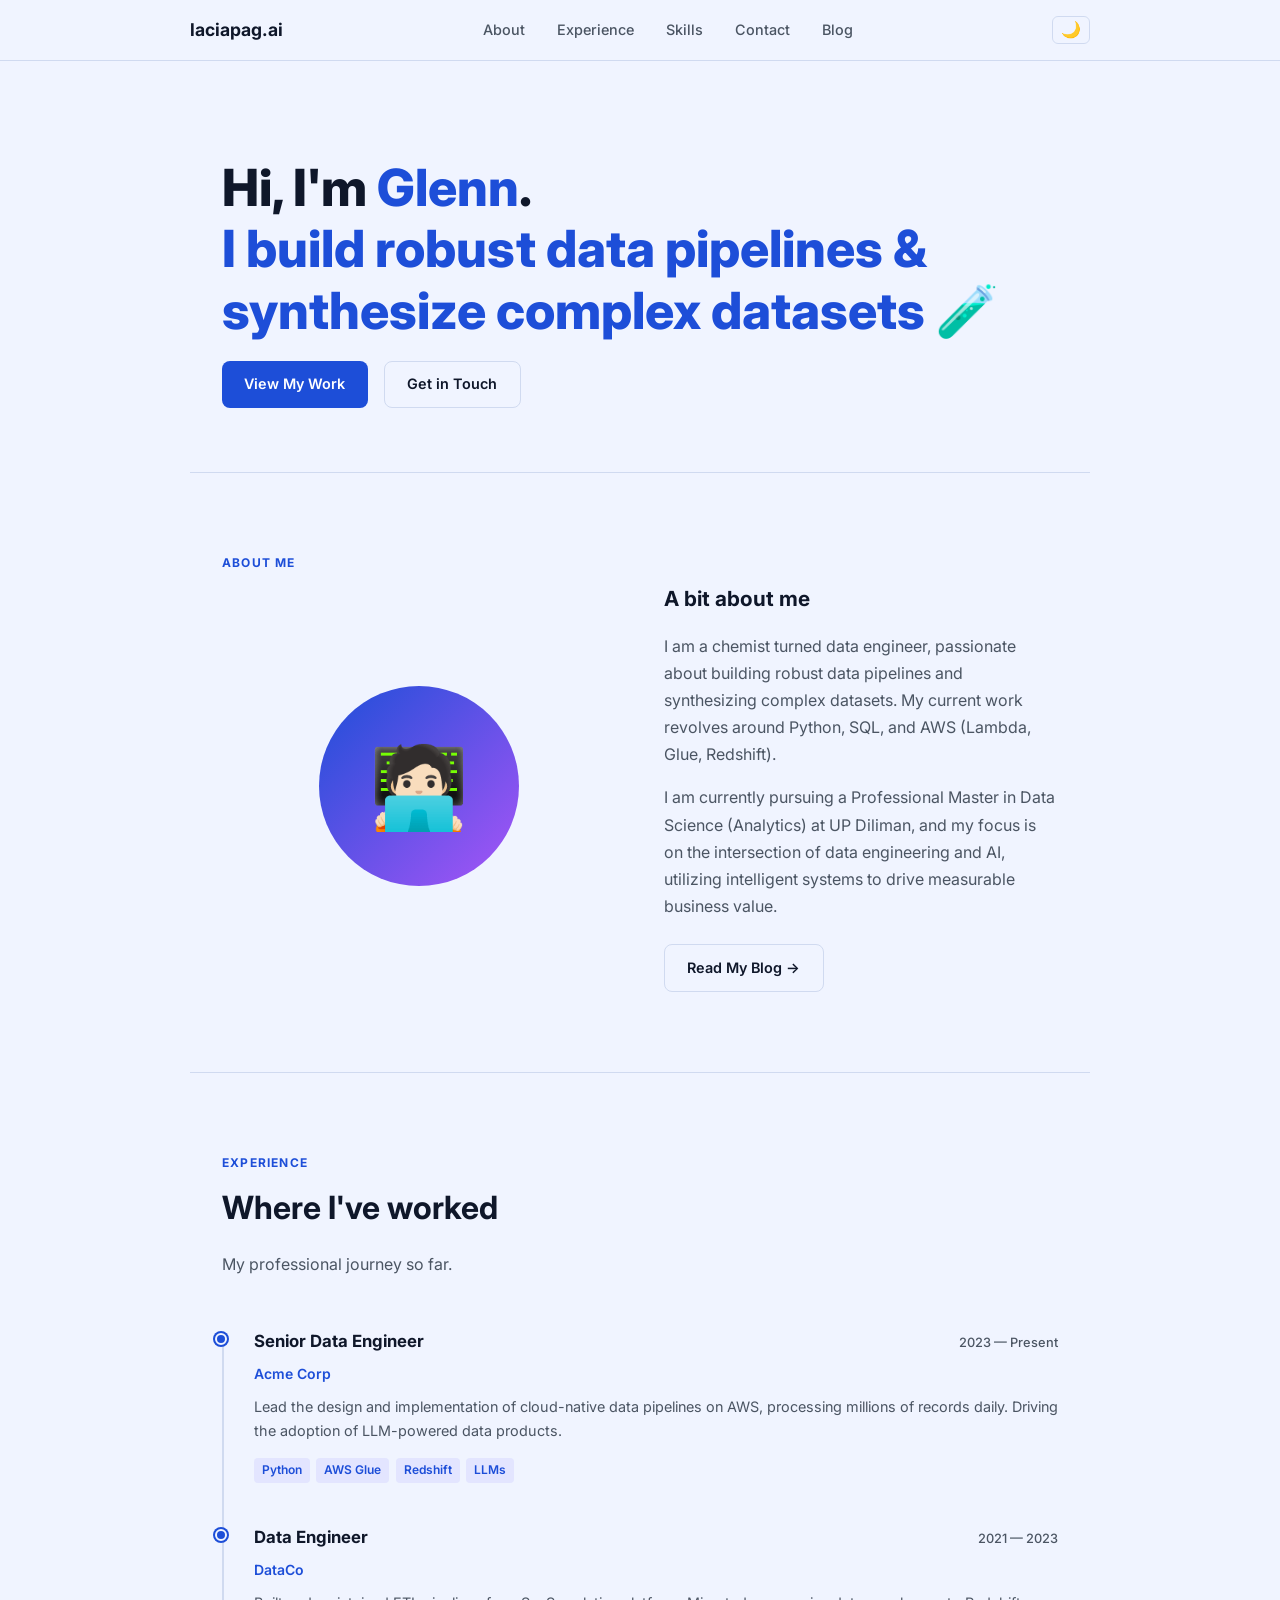
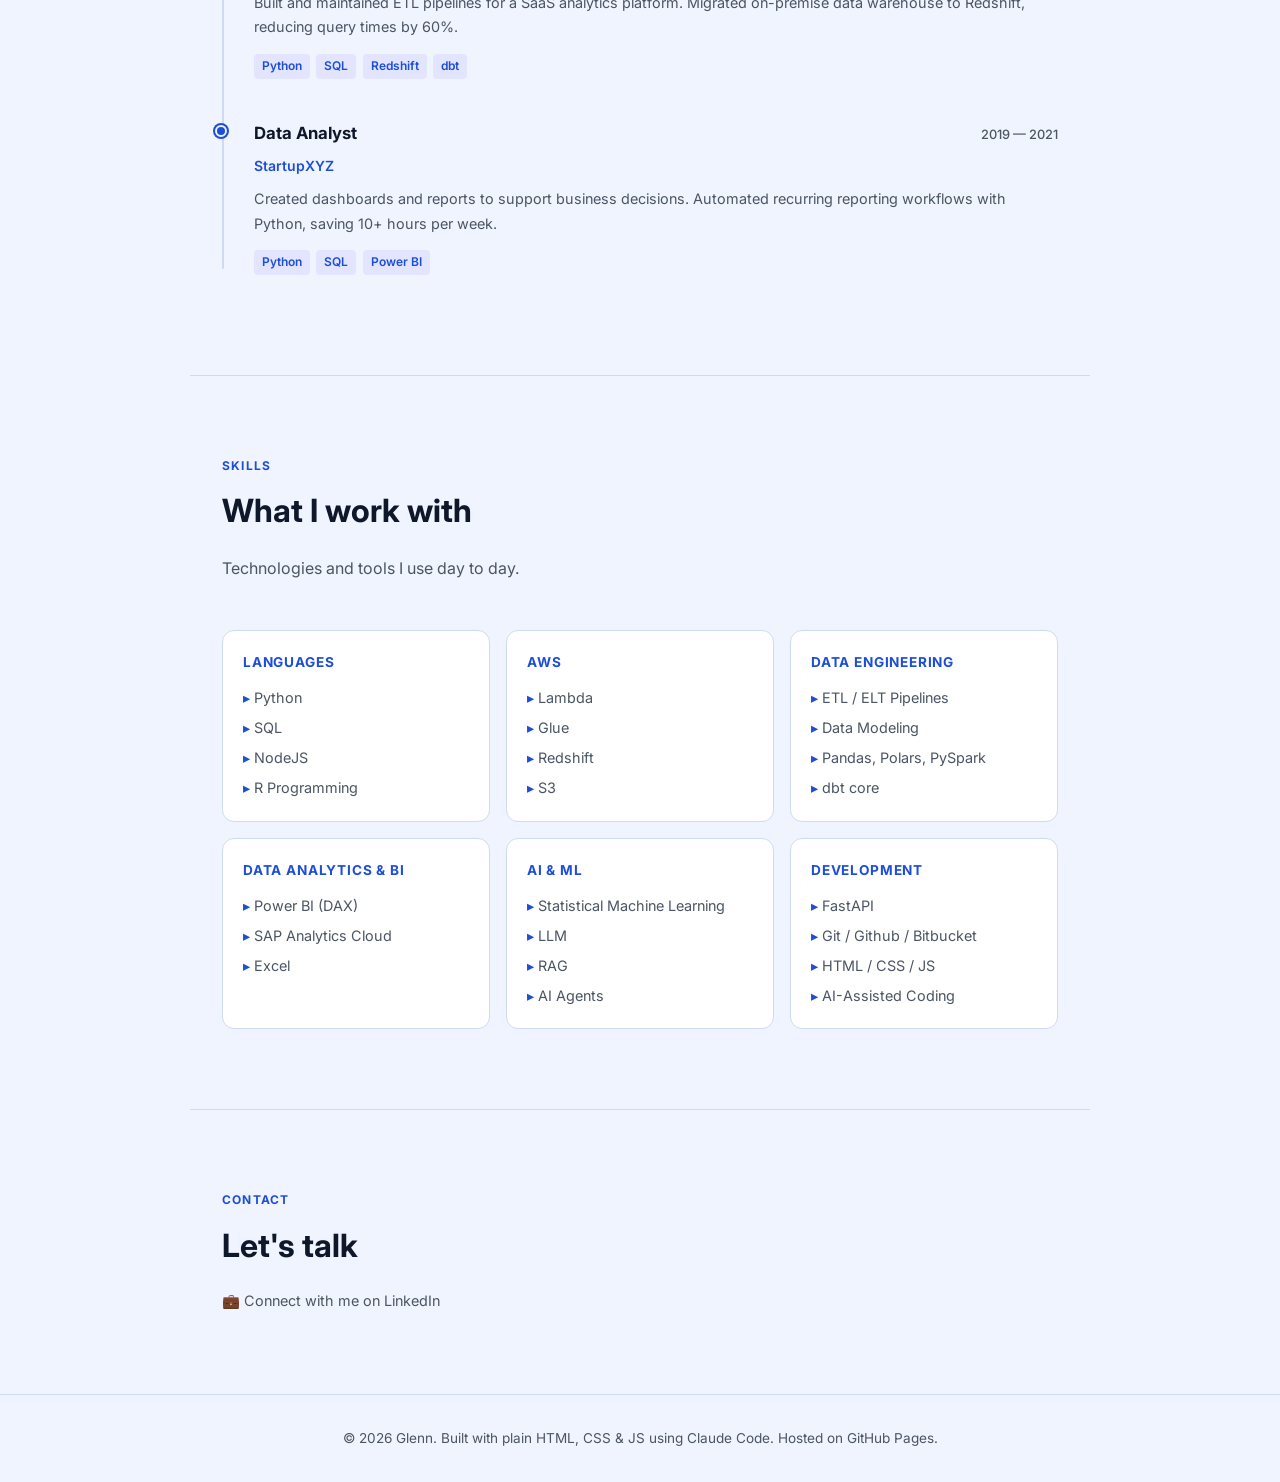
==== index.html @ be336b96 "Initial release of personal website Portfolio site with About, Experience, Skills, and Contact secti" ====
<!DOCTYPE html>
<html lang="en">
<head>
  <meta charset="UTF-8" />
  <meta name="viewport" content="width=device-width, initial-scale=1.0" />
  <title></title>
  <meta name="description" content="" />
  <link rel="stylesheet" href="css/style.css" />
  <link rel="preconnect" href="https://fonts.googleapis.com" />
  <link href="https://fonts.googleapis.com/css2?family=Inter:wght@400;500;600;700;800&display=swap" rel="stylesheet" />
</head>
<body>

  <!-- NAV -->
  <nav>
    <div class="nav-inner">
      <a href="/" class="nav-logo" id="nav-logo"></a>
      <ul class="nav-links" id="nav-links"></ul>
      <button class="theme-toggle" id="theme-toggle" aria-label="Toggle theme">🌙</button>
    </div>
  </nav>

  <!-- HERO -->
  <div class="hero">
    <div class="hero-tag" id="hero-badge"></div>
    <h1>Hi, I'm <span id="hero-name"></span>.<br /><span id="hero-tagline"></span></h1>
    <div class="hero-actions">
      <a href="#experience" class="btn btn-primary">View My Work</a>
      <a href="#contact" class="btn btn-outline">Get in Touch</a>
    </div>
  </div>

  <!-- ABOUT -->
  <section id="about">
    <p class="section-label">About Me</p>
    <div class="about-grid">
      <div class="about-avatar" id="about-avatar"></div>
      <div class="about-text">
        <h3>A bit about me</h3>
        <div id="about-paragraphs"></div>
        <a href="blog/" class="btn btn-outline" style="margin-top: 0.5rem;">Read My Blog →</a>
      </div>
    </div>
  </section>

  <!-- EXPERIENCE -->
  <section id="experience">
    <p class="section-label">Experience</p>
    <h2 class="section-title">Where I've worked</h2>
    <p class="section-desc">My professional journey so far.</p>
    <div class="timeline" id="experience-timeline"></div>
  </section>

  <!-- SKILLS -->
  <section id="skills">
    <p class="section-label">Skills</p>
    <h2 class="section-title">What I work with</h2>
    <p class="section-desc">Technologies and tools I use day to day.</p>
    <div class="skills-grid" id="skills-grid"></div>
  </section>

  <!-- CONTACT -->
  <section id="contact">
    <p class="section-label">Contact</p>
    <h2 class="section-title">Let's talk</h2>
    <div class="contact-links" id="contact-links"></div>
  </section>

  <!-- FOOTER -->
  <footer>
    <p id="footer-text"></p>
  </footer>

  <script src="js/main.js"></script>
</body>
</html>
---- css/style.css ----
*, *::before, *::after {
  box-sizing: border-box;
  margin: 0;
  padding: 0;
}

:root {
  --bg: #111827;
  --bg-card: #1a2236;
  --border: #2a3a55;
  --accent: #3b7af7;
  --accent-hover: #6096fb;
  --text: #e2e8f0;
  --text-muted: #8fa3bf;
  --nav-bg: rgba(17, 24, 39, 0.85);
  --font: 'Inter', system-ui, sans-serif;
  --radius: 12px;
  --max-w: 900px;
}

[data-theme="light"] {
  --bg: #f0f4ff;
  --bg-card: #ffffff;
  --border: #d0daf0;
  --accent: #1d4ed8;
  --accent-hover: #1e40af;
  --text: #0f172a;
  --text-muted: #4b5563;
  --nav-bg: rgba(240, 244, 255, 0.9);
}

@media (prefers-color-scheme: light) {
  :root:not([data-theme="dark"]) {
    --bg: #f0f4ff;
    --bg-card: #ffffff;
    --border: #d0daf0;
    --accent: #1d4ed8;
    --accent-hover: #1e40af;
    --text: #0f172a;
    --text-muted: #4b5563;
    --nav-bg: rgba(240, 244, 255, 0.9);
  }
}

html {
  scroll-behavior: smooth;
}

body {
  background: var(--bg);
  color: var(--text);
  font-family: var(--font);
  line-height: 1.7;
  font-size: 16px;
}

a {
  color: var(--accent);
  text-decoration: none;
}

a:hover {
  color: var(--accent-hover);
}

/* NAV */
nav {
  position: sticky;
  top: 0;
  z-index: 100;
  background: var(--nav-bg);
  backdrop-filter: blur(12px);
  border-bottom: 1px solid var(--border);
  padding: 0 2rem;
}

.nav-inner {
  max-width: var(--max-w);
  margin: 0 auto;
  display: flex;
  align-items: center;
  justify-content: space-between;
  height: 60px;
}

.nav-logo {
  font-weight: 700;
  font-size: 1.1rem;
  color: var(--text);
}

.nav-links {
  display: flex;
  gap: 2rem;
  list-style: none;
}

.nav-links a {
  color: var(--text-muted);
  font-size: 0.9rem;
  font-weight: 500;
  transition: color 0.2s;
}

.nav-links a:hover {
  color: var(--text);
}

.theme-toggle {
  background: none;
  border: 1px solid var(--border);
  border-radius: 6px;
  color: var(--text-muted);
  cursor: pointer;
  font-size: 1rem;
  line-height: 1;
  padding: 0.3rem 0.5rem;
  transition: border-color 0.2s, color 0.2s;
}

.theme-toggle:hover {
  border-color: var(--accent);
  color: var(--accent);
}

/* HERO */
.hero {
  max-width: var(--max-w);
  margin: 0 auto;
  padding: 6rem 2rem 4rem;
}

.hero-tag {
  display: inline-block;
  background: rgba(108, 99, 255, 0.15);
  color: var(--accent);
  border: 1px solid rgba(108, 99, 255, 0.3);
  border-radius: 999px;
  padding: 0.25rem 0.85rem;
  font-size: 0.8rem;
  font-weight: 600;
  letter-spacing: 0.05em;
  text-transform: uppercase;
  margin-bottom: 1.5rem;
}

.hero h1 {
  font-size: clamp(2rem, 5vw, 3.2rem);
  font-weight: 800;
  line-height: 1.2;
  margin-bottom: 1.2rem;
}

.hero h1 span {
  color: var(--accent);
}


.hero p {
  color: var(--text-muted);
  font-size: 1.1rem;
  max-width: 560px;
  margin-bottom: 2rem;
}

.hero-actions {
  display: flex;
  gap: 1rem;
  flex-wrap: wrap;
}

.btn {
  display: inline-flex;
  align-items: center;
  gap: 0.4rem;
  padding: 0.65rem 1.4rem;
  border-radius: 8px;
  font-weight: 600;
  font-size: 0.9rem;
  transition: all 0.2s;
  cursor: pointer;
  border: none;
}

.btn-primary {
  background: var(--accent);
  color: #fff;
}

.btn-primary:hover {
  background: var(--accent-hover);
  color: #fff;
  transform: translateY(-1px);
}

.btn-outline {
  background: transparent;
  color: var(--text);
  border: 1px solid var(--border);
}

.btn-outline:hover {
  border-color: var(--accent);
  color: var(--accent);
  transform: translateY(-1px);
}

/* SECTIONS */
section {
  max-width: var(--max-w);
  margin: 0 auto;
  padding: 5rem 2rem;
  border-top: 1px solid var(--border);
}

.section-label {
  font-size: 0.75rem;
  font-weight: 700;
  letter-spacing: 0.1em;
  text-transform: uppercase;
  color: var(--accent);
  margin-bottom: 0.5rem;
}

.section-title {
  font-size: clamp(1.5rem, 3vw, 2rem);
  font-weight: 700;
  margin-bottom: 1rem;
}

.section-desc {
  color: var(--text-muted);
  max-width: 540px;
  margin-bottom: 3rem;
}

/* ABOUT */
.about-grid {
  display: grid;
  grid-template-columns: 1fr 1fr;
  gap: 3rem;
  align-items: center;
}

.about-avatar {
  width: 200px;
  height: 200px;
  border-radius: 50%;
  background: linear-gradient(135deg, var(--accent) 0%, #a855f7 100%);
  display: flex;
  align-items: center;
  justify-content: center;
  font-size: 5rem;
  justify-self: center;
  flex-shrink: 0;
  overflow: hidden;
}

.about-avatar img {
  width: 100%;
  height: 100%;
  object-fit: cover;
}

.about-text h3 {
  font-size: 1.3rem;
  margin-bottom: 1rem;
}

.about-text p {
  color: var(--text-muted);
  margin-bottom: 1rem;
}

/* EXPERIENCE TIMELINE */
.timeline {
  position: relative;
  padding-left: 2rem;
}

.timeline::before {
  content: '';
  position: absolute;
  left: 0;
  top: 6px;
  bottom: 6px;
  width: 2px;
  background: var(--border);
  border-radius: 2px;
}

.timeline-item {
  position: relative;
  margin-bottom: 2.5rem;
}

.timeline-item:last-child {
  margin-bottom: 0;
}

.timeline-dot {
  position: absolute;
  left: -2.44rem;
  top: 6px;
  width: 12px;
  height: 12px;
  border-radius: 50%;
  background: var(--accent);
  border: 2px solid var(--bg);
  box-shadow: 0 0 0 2px var(--accent);
}

.timeline-header {
  display: flex;
  align-items: baseline;
  justify-content: space-between;
  flex-wrap: wrap;
  gap: 0.5rem;
  margin-bottom: 0.4rem;
}

.timeline-role {
  font-size: 1.05rem;
  font-weight: 700;
}

.timeline-period {
  font-size: 0.8rem;
  color: var(--text-muted);
  font-weight: 500;
  white-space: nowrap;
}

.timeline-company {
  font-size: 0.875rem;
  font-weight: 600;
  color: var(--accent);
  margin-bottom: 0.6rem;
}

.timeline-desc {
  color: var(--text-muted);
  font-size: 0.9rem;
  margin-bottom: 0.85rem;
}

/* PROJECTS */
.projects-grid {
  display: grid;
  grid-template-columns: repeat(auto-fill, minmax(260px, 1fr));
  gap: 1.25rem;
}

.card {
  background: var(--bg-card);
  border: 1px solid var(--border);
  border-radius: var(--radius);
  padding: 1.5rem;
  transition: border-color 0.2s, transform 0.2s;
}

.card:hover {
  border-color: var(--accent);
  transform: translateY(-3px);
}

.card-icon {
  font-size: 1.75rem;
  margin-bottom: 1rem;
}

.card h3 {
  font-size: 1rem;
  font-weight: 700;
  margin-bottom: 0.5rem;
}

.card p {
  color: var(--text-muted);
  font-size: 0.875rem;
  margin-bottom: 1.25rem;
}

.card-tags {
  display: flex;
  flex-wrap: wrap;
  gap: 0.4rem;
  margin-bottom: 1.25rem;
}

.tag {
  background: rgba(108, 99, 255, 0.1);
  color: var(--accent);
  border-radius: 4px;
  padding: 0.15rem 0.5rem;
  font-size: 0.75rem;
  font-weight: 600;
}

.card-links {
  display: flex;
  gap: 1rem;
  font-size: 0.85rem;
  font-weight: 600;
}

/* SKILLS */
.skills-grid {
  display: grid;
  grid-template-columns: repeat(auto-fill, minmax(200px, 1fr));
  gap: 1rem;
}

.skill-group {
  background: var(--bg-card);
  border: 1px solid var(--border);
  border-radius: var(--radius);
  padding: 1.25rem;
}

.skill-group h4 {
  font-size: 0.85rem;
  font-weight: 700;
  color: var(--accent);
  text-transform: uppercase;
  letter-spacing: 0.06em;
  margin-bottom: 0.75rem;
}

.skill-group ul {
  list-style: none;
  display: flex;
  flex-direction: column;
  gap: 0.35rem;
}

.skill-group li {
  color: var(--text-muted);
  font-size: 0.9rem;
}

.skill-group li::before {
  content: "▸ ";
  color: var(--accent);
}

/* CONTACT */
.contact-wrapper {
  display: grid;
  grid-template-columns: 1fr 1fr;
  gap: 3rem;
  align-items: start;
}

.contact-info p {
  color: var(--text-muted);
  margin-bottom: 1.5rem;
}

.contact-links {
  display: flex;
  flex-direction: column;
  gap: 0.75rem;
}

.contact-link {
  display: flex;
  align-items: center;
  gap: 0.6rem;
  color: var(--text-muted);
  font-size: 0.9rem;
  transition: color 0.2s;
}

.contact-link:hover {
  color: var(--accent);
}

form {
  display: flex;
  flex-direction: column;
  gap: 1rem;
}

.form-group {
  display: flex;
  flex-direction: column;
  gap: 0.4rem;
}

label {
  font-size: 0.85rem;
  font-weight: 600;
  color: var(--text-muted);
}

input, textarea {
  background: var(--bg-card);
  border: 1px solid var(--border);
  border-radius: 8px;
  padding: 0.65rem 0.9rem;
  color: var(--text);
  font-family: var(--font);
  font-size: 0.9rem;
  transition: border-color 0.2s;
  resize: vertical;
}

input:focus, textarea:focus {
  outline: none;
  border-color: var(--accent);
}

textarea {
  min-height: 120px;
}

/* FOOTER */
footer {
  border-top: 1px solid var(--border);
  text-align: center;
  padding: 2rem;
  color: var(--text-muted);
  font-size: 0.85rem;
}

/* BLOG PAGE */
.page-header {
  max-width: var(--max-w);
  margin: 0 auto;
  padding: 4rem 2rem 2rem;
}

.blog-list {
  max-width: var(--max-w);
  margin: 0 auto;
  padding: 0 2rem 5rem;
  display: flex;
  flex-direction: column;
  gap: 1.25rem;
}

.blog-card {
  background: var(--bg-card);
  border: 1px solid var(--border);
  border-radius: var(--radius);
  padding: 1.5rem 1.75rem;
  display: grid;
  grid-template-columns: 1fr auto;
  gap: 1rem;
  align-items: center;
  transition: border-color 0.2s, transform 0.2s;
}

.blog-card:hover {
  border-color: var(--accent);
  transform: translateX(4px);
}

.blog-card-meta {
  font-size: 0.8rem;
  color: var(--text-muted);
  margin-bottom: 0.3rem;
}

.blog-card h3 {
  font-size: 1.05rem;
  font-weight: 700;
  margin-bottom: 0.4rem;
}

.blog-card p {
  color: var(--text-muted);
  font-size: 0.875rem;
}

.blog-card-arrow {
  color: var(--accent);
  font-size: 1.2rem;
}

/* BLOG POST */
.post-header {
  max-width: 720px;
  margin: 0 auto;
  padding: 4rem 2rem 2rem;
}

.post-body {
  max-width: 720px;
  margin: 0 auto;
  padding: 0 2rem 5rem;
}

.post-body h2 {
  font-size: 1.5rem;
  margin: 2.5rem 0 1rem;
}

.post-body h3 {
  font-size: 1.15rem;
  margin: 2rem 0 0.75rem;
  color: var(--text-muted);
}

.post-body p {
  color: var(--text-muted);
  margin-bottom: 1.2rem;
}

.post-body code {
  background: var(--bg-card);
  border: 1px solid var(--border);
  border-radius: 4px;
  padding: 0.15em 0.4em;
  font-family: 'Fira Code', monospace;
  font-size: 0.875em;
  color: var(--accent-hover);
}

.post-body pre {
  background: var(--bg-card);
  border: 1px solid var(--border);
  border-radius: var(--radius);
  padding: 1.25rem;
  overflow-x: auto;
  margin: 1.5rem 0;
}

.post-body pre code {
  background: none;
  border: none;
  padding: 0;
}

.post-body ul, .post-body ol {
  padding-left: 1.5rem;
  color: var(--text-muted);
  margin-bottom: 1.2rem;
}

.post-body li {
  margin-bottom: 0.4rem;
}

.back-link {
  display: inline-flex;
  align-items: center;
  gap: 0.4rem;
  color: var(--text-muted);
  font-size: 0.9rem;
  margin-bottom: 1.5rem;
  transition: color 0.2s;
}

.back-link:hover {
  color: var(--accent);
}

/* RESPONSIVE */
@media (max-width: 640px) {
  .about-grid,
  .contact-wrapper {
    grid-template-columns: 1fr;
  }

  .blog-card {
    grid-template-columns: 1fr;
  }

  .blog-card-arrow {
    display: none;
  }

  .nav-links {
    gap: 1.2rem;
  }
}
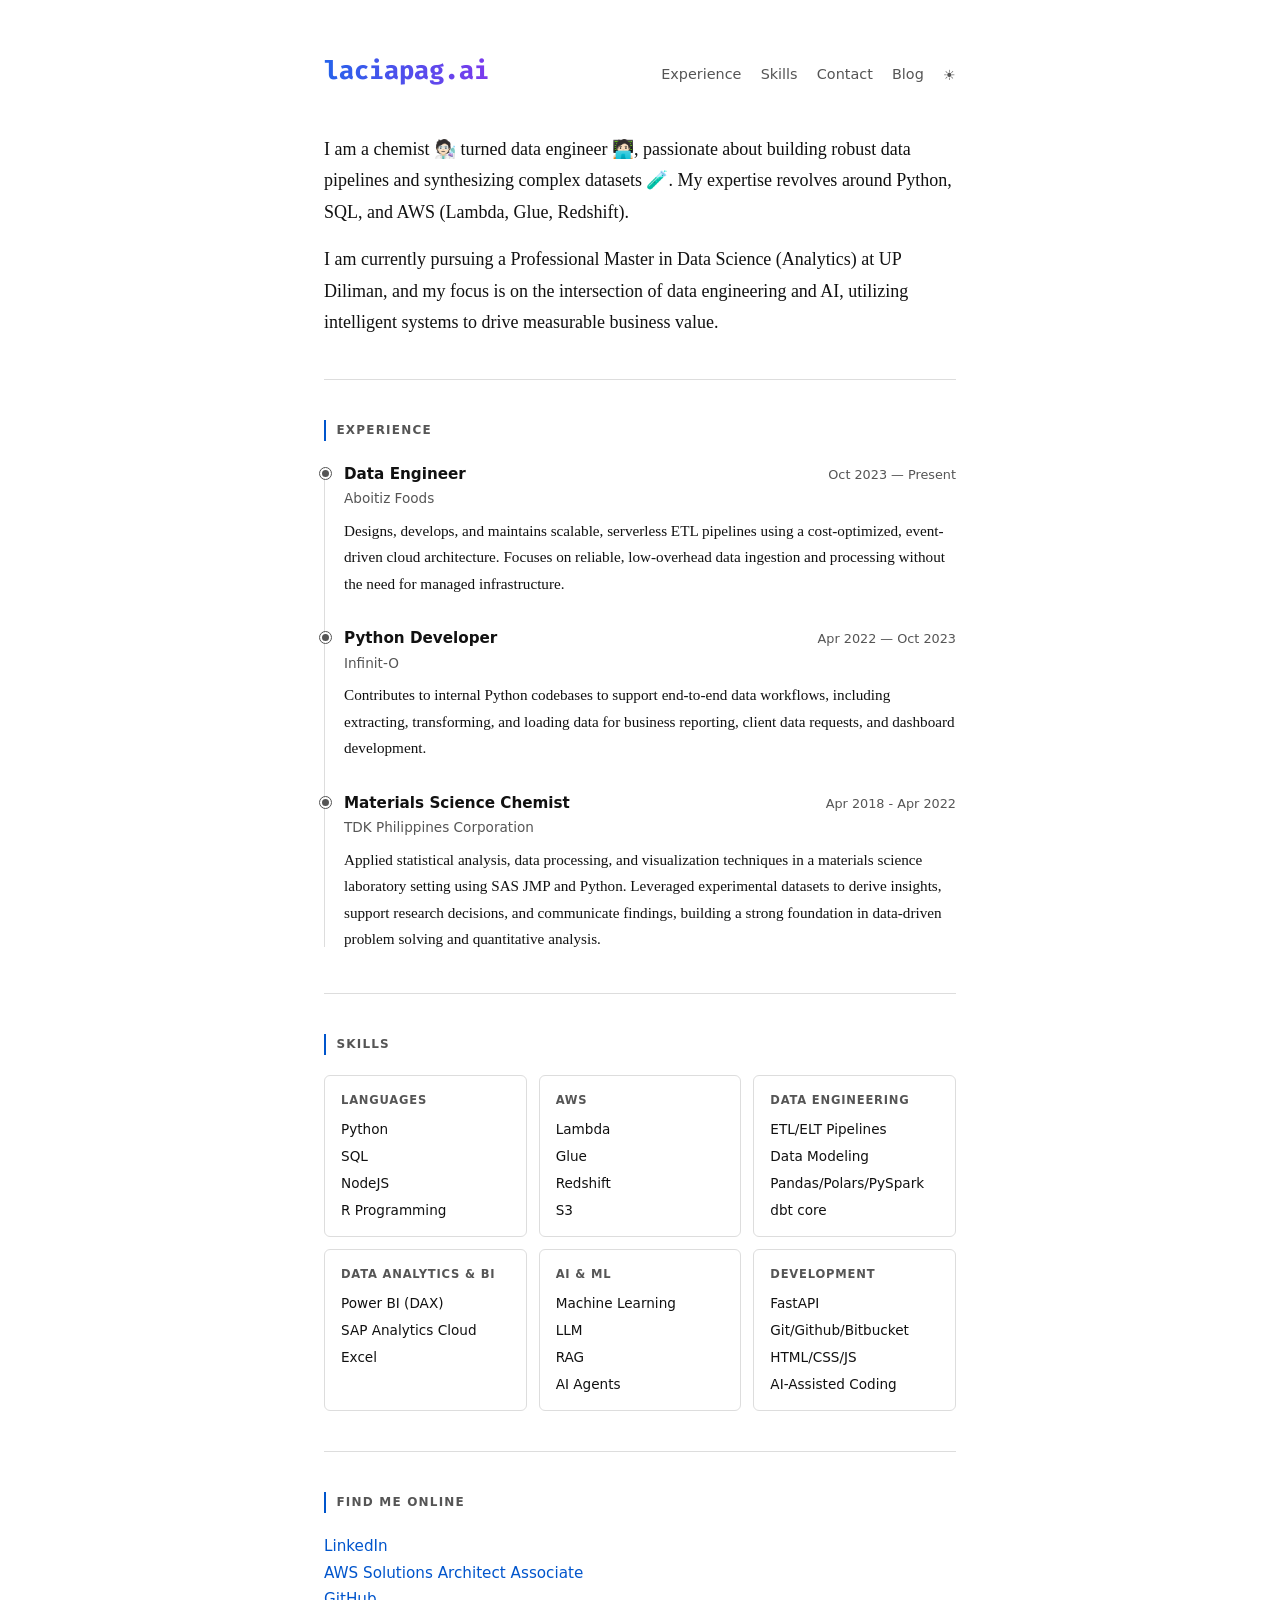
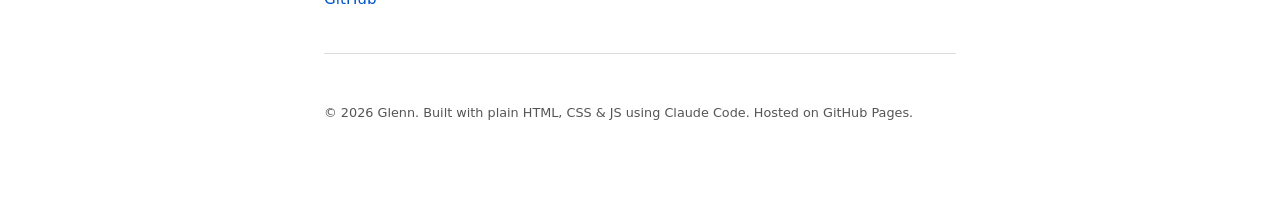
==== commit fef873da: "Redesign to minimal personal site with dynamic content - Content-driven via content.json (nav, hero," ====
--- a/index.html
+++ b/index.html
@@ -5,68 +5,50 @@
   <meta name="viewport" content="width=device-width, initial-scale=1.0" />
   <title></title>
   <meta name="description" content="" />
+  <link rel="preconnect" href="https://fonts.googleapis.com" />
+  <link href="https://fonts.googleapis.com/css2?family=Fira+Code:wght@400;600&display=swap" rel="stylesheet" />
   <link rel="stylesheet" href="css/style.css" />
-  <link rel="preconnect" href="https://fonts.googleapis.com" />
-  <link href="https://fonts.googleapis.com/css2?family=Inter:wght@400;500;600;700;800&display=swap" rel="stylesheet" />
 </head>
 <body>
 
-  <!-- NAV -->
-  <nav>
-    <div class="nav-inner">
-      <a href="/" class="nav-logo" id="nav-logo"></a>
-      <ul class="nav-links" id="nav-links"></ul>
-      <button class="theme-toggle" id="theme-toggle" aria-label="Toggle theme">🌙</button>
-    </div>
-  </nav>
-
-  <!-- HERO -->
-  <div class="hero">
-    <div class="hero-tag" id="hero-badge"></div>
-    <h1>Hi, I'm <span id="hero-name"></span>.<br /><span id="hero-tagline"></span></h1>
-    <div class="hero-actions">
-      <a href="#experience" class="btn btn-primary">View My Work</a>
-      <a href="#contact" class="btn btn-outline">Get in Touch</a>
-    </div>
-  </div>
+  <header>
+    <h1><a id="site-name" href="/"></a></h1>
+    <nav class="header-nav" id="header-nav">
+      <button class="theme-toggle" id="theme-toggle" aria-label="Toggle theme">☀︎</button>
+    </nav>
+  </header>
 
   <!-- ABOUT -->
   <section id="about">
-    <p class="section-label">About Me</p>
-    <div class="about-grid">
-      <div class="about-avatar" id="about-avatar"></div>
-      <div class="about-text">
-        <h3>A bit about me</h3>
-        <div id="about-paragraphs"></div>
-        <a href="blog/" class="btn btn-outline" style="margin-top: 0.5rem;">Read My Blog →</a>
-      </div>
-    </div>
+    <div class="bio" id="about-paragraphs"></div>
   </section>
+
+  <hr />
 
   <!-- EXPERIENCE -->
   <section id="experience">
-    <p class="section-label">Experience</p>
-    <h2 class="section-title">Where I've worked</h2>
-    <p class="section-desc">My professional journey so far.</p>
-    <div class="timeline" id="experience-timeline"></div>
+    <h2>Experience</h2>
+    <div class="timeline" id="experience-list"></div>
   </section>
+
+  <hr />
 
   <!-- SKILLS -->
   <section id="skills">
-    <p class="section-label">Skills</p>
-    <h2 class="section-title">What I work with</h2>
-    <p class="section-desc">Technologies and tools I use day to day.</p>
-    <div class="skills-grid" id="skills-grid"></div>
+    <h2>Skills</h2>
+    <div class="skills-grid" id="skills-list"></div>
   </section>
+
+  <hr />
 
   <!-- CONTACT -->
   <section id="contact">
-    <p class="section-label">Contact</p>
-    <h2 class="section-title">Let's talk</h2>
-    <div class="contact-links" id="contact-links"></div>
+    <h2>Find me online</h2>
+    <div id="contact-links"></div>
   </section>
 
-  <!-- FOOTER -->
+  <hr />
+
   <footer>
     <p id="footer-text"></p>
   </footer>
--- a/css/style.css
+++ b/css/style.css
@@ -1,44 +1,44 @@
-*, *::before, *::after {
+* {
   box-sizing: border-box;
   margin: 0;
   padding: 0;
 }
 
 :root {
-  --bg: #111827;
-  --bg-card: #1a2236;
-  --border: #2a3a55;
-  --accent: #3b7af7;
-  --accent-hover: #6096fb;
-  --text: #e2e8f0;
-  --text-muted: #8fa3bf;
-  --nav-bg: rgba(17, 24, 39, 0.85);
-  --font: 'Inter', system-ui, sans-serif;
-  --radius: 12px;
-  --max-w: 900px;
-}
-
-[data-theme="light"] {
-  --bg: #f0f4ff;
-  --bg-card: #ffffff;
-  --border: #d0daf0;
-  --accent: #1d4ed8;
-  --accent-hover: #1e40af;
-  --text: #0f172a;
-  --text-muted: #4b5563;
-  --nav-bg: rgba(240, 244, 255, 0.9);
-}
-
-@media (prefers-color-scheme: light) {
-  :root:not([data-theme="dark"]) {
-    --bg: #f0f4ff;
-    --bg-card: #ffffff;
-    --border: #d0daf0;
-    --accent: #1d4ed8;
-    --accent-hover: #1e40af;
-    --text: #0f172a;
-    --text-muted: #4b5563;
-    --nav-bg: rgba(240, 244, 255, 0.9);
+  --text: #111;
+  --muted: #555;
+  --link: #0055cc;
+  --border: #ddd;
+  --bg: #fff;
+  --dot: rgba(0, 0, 0, 0.1);
+  --max-w: 680px;
+  --font: 'Georgia', serif;
+  --font-sans: system-ui, sans-serif;
+  --font-mono: 'Fira Code', 'Courier New', monospace;
+  --grad-a: #2563eb;
+  --grad-b: #7c3aed;
+  --glow: rgba(37, 99, 235, 0.07);
+}
+
+[data-theme="dark"] {
+  --text: #e8e8e8;
+  --muted: #999;
+  --link: #6fa3ff;
+  --border: #333;
+  --bg: #111;
+  --dot: rgba(255, 255, 255, 0.07);
+  --glow: rgba(111, 163, 255, 0.08);
+}
+
+@media (prefers-color-scheme: dark) {
+  :root:not([data-theme="light"]) {
+    --text: #e8e8e8;
+    --muted: #999;
+    --link: #6fa3ff;
+    --border: #333;
+    --bg: #111;
+    --dot: rgba(255, 255, 255, 0.07);
+    --glow: rgba(111, 163, 255, 0.08);
   }
 }
 
@@ -50,232 +50,139 @@
   background: var(--bg);
   color: var(--text);
   font-family: var(--font);
-  line-height: 1.7;
-  font-size: 16px;
-}
-
-a {
-  color: var(--accent);
-  text-decoration: none;
-}
-
-a:hover {
-  color: var(--accent-hover);
-}
-
-/* NAV */
-nav {
-  position: sticky;
-  top: 0;
-  z-index: 100;
-  background: var(--nav-bg);
-  backdrop-filter: blur(12px);
-  border-bottom: 1px solid var(--border);
-  padding: 0 2rem;
-}
-
-.nav-inner {
+  font-size: 18px;
+  line-height: 1.75;
   max-width: var(--max-w);
   margin: 0 auto;
-  display: flex;
+  padding: 3rem 1.5rem 5rem;
+  transition: background 0.2s, color 0.2s;
+}
+
+a {
+  color: var(--link);
+  text-decoration: none;
+}
+
+a:hover {
+  text-decoration: underline;
+}
+
+hr {
+  border: none;
+  border-top: 1px solid var(--border);
+  margin: 2.5rem 0;
+}
+
+/* HEADER */
+header {
+  margin-bottom: 2.5rem;
+  display: flex;
+  align-items: baseline;
+  gap: 1.5rem;
+  flex-wrap: wrap;
+  justify-content: space-between;
+}
+
+header h1 {
+  font-family: var(--font-sans);
+  font-size: 1.6rem;
+  font-weight: 700;
+}
+
+header h1 a {
+  background: linear-gradient(90deg, var(--grad-a), var(--grad-b));
+  -webkit-background-clip: text;
+  -webkit-text-fill-color: transparent;
+  background-clip: text;
+  text-decoration: none;
+  font-family: var(--font-mono);
+}
+
+
+header h1 a:hover {
+  opacity: 0.8;
+}
+
+/* MONOSPACE ACCENTS */
+section h2,
+.exp-period,
+.exp-tag,
+.blog-card-meta,
+.skill-card h4,
+.post-meta {
+  font-family: var(--font-mono);
+}
+
+.header-nav {
+  display: flex;
+  flex-wrap: wrap;
+  gap: 0.2rem 1.2rem;
+  font-family: var(--font-sans);
+  font-size: 0.9rem;
+  color: var(--muted);
   align-items: center;
-  justify-content: space-between;
-  height: 60px;
-}
-
-.nav-logo {
-  font-weight: 700;
-  font-size: 1.1rem;
-  color: var(--text);
-}
-
-.nav-links {
-  display: flex;
-  gap: 2rem;
-  list-style: none;
-}
-
-.nav-links a {
-  color: var(--text-muted);
-  font-size: 0.9rem;
-  font-weight: 500;
-  transition: color 0.2s;
-}
-
-.nav-links a:hover {
-  color: var(--text);
+  flex: 1;
+  justify-content: flex-end;
+}
+
+.header-nav a {
+  color: var(--muted);
+}
+
+.header-nav a:hover {
+  color: var(--link);
+  text-decoration: none;
 }
 
 .theme-toggle {
   background: none;
-  border: 1px solid var(--border);
-  border-radius: 6px;
-  color: var(--text-muted);
+  border: none;
   cursor: pointer;
-  font-size: 1rem;
-  line-height: 1;
-  padding: 0.3rem 0.5rem;
-  transition: border-color 0.2s, color 0.2s;
+  font-size: 0.85rem;
+  color: var(--muted);
+  padding: 0;
 }
 
 .theme-toggle:hover {
-  border-color: var(--accent);
-  color: var(--accent);
-}
-
-/* HERO */
-.hero {
-  max-width: var(--max-w);
-  margin: 0 auto;
-  padding: 6rem 2rem 4rem;
-}
-
-.hero-tag {
-  display: inline-block;
-  background: rgba(108, 99, 255, 0.15);
-  color: var(--accent);
-  border: 1px solid rgba(108, 99, 255, 0.3);
-  border-radius: 999px;
-  padding: 0.25rem 0.85rem;
-  font-size: 0.8rem;
-  font-weight: 600;
-  letter-spacing: 0.05em;
-  text-transform: uppercase;
-  margin-bottom: 1.5rem;
-}
-
-.hero h1 {
-  font-size: clamp(2rem, 5vw, 3.2rem);
-  font-weight: 800;
-  line-height: 1.2;
-  margin-bottom: 1.2rem;
-}
-
-.hero h1 span {
-  color: var(--accent);
-}
-
-
-.hero p {
-  color: var(--text-muted);
-  font-size: 1.1rem;
-  max-width: 560px;
-  margin-bottom: 2rem;
-}
-
-.hero-actions {
-  display: flex;
-  gap: 1rem;
-  flex-wrap: wrap;
-}
-
-.btn {
-  display: inline-flex;
-  align-items: center;
-  gap: 0.4rem;
-  padding: 0.65rem 1.4rem;
-  border-radius: 8px;
-  font-weight: 600;
-  font-size: 0.9rem;
-  transition: all 0.2s;
-  cursor: pointer;
-  border: none;
-}
-
-.btn-primary {
-  background: var(--accent);
-  color: #fff;
-}
-
-.btn-primary:hover {
-  background: var(--accent-hover);
-  color: #fff;
-  transform: translateY(-1px);
-}
-
-.btn-outline {
-  background: transparent;
-  color: var(--text);
-  border: 1px solid var(--border);
-}
-
-.btn-outline:hover {
-  border-color: var(--accent);
-  color: var(--accent);
-  transform: translateY(-1px);
+  color: var(--text);
 }
 
 /* SECTIONS */
 section {
-  max-width: var(--max-w);
-  margin: 0 auto;
-  padding: 5rem 2rem;
-  border-top: 1px solid var(--border);
-}
-
-.section-label {
+  margin-bottom: 0;
+}
+
+section h2 {
+  font-family: var(--font-sans);
   font-size: 0.75rem;
   font-weight: 700;
+  text-transform: uppercase;
   letter-spacing: 0.1em;
-  text-transform: uppercase;
-  color: var(--accent);
-  margin-bottom: 0.5rem;
-}
-
-.section-title {
-  font-size: clamp(1.5rem, 3vw, 2rem);
-  font-weight: 700;
+  color: var(--muted);
+  margin-bottom: 1.25rem;
+}
+
+
+/* SECTION ACCENTS */
+section h2 {
+  padding-left: 0.65rem;
+  border-left: 2px solid var(--link);
+}
+
+/* ABOUT / BIO */
+.bio p {
   margin-bottom: 1rem;
-}
-
-.section-desc {
-  color: var(--text-muted);
-  max-width: 540px;
-  margin-bottom: 3rem;
-}
-
-/* ABOUT */
-.about-grid {
-  display: grid;
-  grid-template-columns: 1fr 1fr;
-  gap: 3rem;
-  align-items: center;
-}
-
-.about-avatar {
-  width: 200px;
-  height: 200px;
-  border-radius: 50%;
-  background: linear-gradient(135deg, var(--accent) 0%, #a855f7 100%);
-  display: flex;
-  align-items: center;
-  justify-content: center;
-  font-size: 5rem;
-  justify-self: center;
-  flex-shrink: 0;
-  overflow: hidden;
-}
-
-.about-avatar img {
-  width: 100%;
-  height: 100%;
-  object-fit: cover;
-}
-
-.about-text h3 {
-  font-size: 1.3rem;
-  margin-bottom: 1rem;
-}
-
-.about-text p {
-  color: var(--text-muted);
-  margin-bottom: 1rem;
+  color: var(--text);
+}
+
+.bio p:last-child {
+  margin-bottom: 0;
 }
 
 /* EXPERIENCE TIMELINE */
 .timeline {
   position: relative;
-  padding-left: 2rem;
+  padding-left: 1.25rem;
 }
 
 .timeline::before {
@@ -284,395 +191,290 @@
   left: 0;
   top: 6px;
   bottom: 6px;
-  width: 2px;
+  width: 1px;
   background: var(--border);
-  border-radius: 2px;
-}
-
-.timeline-item {
+}
+
+.exp-item {
   position: relative;
-  margin-bottom: 2.5rem;
-}
-
-.timeline-item:last-child {
+  margin-bottom: 1.75rem;
+}
+
+.exp-item:last-child {
   margin-bottom: 0;
 }
 
-.timeline-dot {
+.exp-item::before {
+  content: '';
   position: absolute;
-  left: -2.44rem;
-  top: 6px;
-  width: 12px;
-  height: 12px;
+  left: -1.5rem;
+  top: 7px;
+  width: 7px;
+  height: 7px;
   border-radius: 50%;
-  background: var(--accent);
+  background: var(--muted);
   border: 2px solid var(--bg);
-  box-shadow: 0 0 0 2px var(--accent);
-}
-
-.timeline-header {
-  display: flex;
+  outline: 1px solid var(--muted);
+}
+
+.exp-header {
+  display: flex;
+  justify-content: space-between;
   align-items: baseline;
-  justify-content: space-between;
   flex-wrap: wrap;
-  gap: 0.5rem;
+  gap: 0.25rem;
+}
+
+.exp-role {
+  font-weight: bold;
+  font-family: var(--font-sans);
+  font-size: 0.95rem;
+}
+
+.exp-period {
+  font-family: var(--font-sans);
+  font-size: 0.8rem;
+  color: var(--muted);
+}
+
+.exp-company {
+  font-family: var(--font-sans);
+  font-size: 0.85rem;
+  color: var(--muted);
   margin-bottom: 0.4rem;
 }
 
-.timeline-role {
-  font-size: 1.05rem;
-  font-weight: 700;
-}
-
-.timeline-period {
-  font-size: 0.8rem;
-  color: var(--text-muted);
-  font-weight: 500;
-  white-space: nowrap;
-}
-
-.timeline-company {
-  font-size: 0.875rem;
-  font-weight: 600;
-  color: var(--accent);
-  margin-bottom: 0.6rem;
-}
-
-.timeline-desc {
-  color: var(--text-muted);
-  font-size: 0.9rem;
-  margin-bottom: 0.85rem;
-}
-
-/* PROJECTS */
-.projects-grid {
-  display: grid;
-  grid-template-columns: repeat(auto-fill, minmax(260px, 1fr));
-  gap: 1.25rem;
-}
-
-.card {
-  background: var(--bg-card);
+.exp-desc {
+  font-size: 0.95rem;
+  color: var(--text);
+  margin-bottom: 0.5rem;
+}
+
+.exp-tags {
+  display: flex;
+  flex-wrap: wrap;
+  gap: 0.35rem;
+}
+
+.exp-tag {
+  font-family: var(--font-sans);
+  font-size: 0.72rem;
+  color: var(--muted);
   border: 1px solid var(--border);
-  border-radius: var(--radius);
-  padding: 1.5rem;
-  transition: border-color 0.2s, transform 0.2s;
-}
-
-.card:hover {
-  border-color: var(--accent);
-  transform: translateY(-3px);
-}
-
-.card-icon {
-  font-size: 1.75rem;
-  margin-bottom: 1rem;
-}
-
-.card h3 {
-  font-size: 1rem;
-  font-weight: 700;
-  margin-bottom: 0.5rem;
-}
-
-.card p {
-  color: var(--text-muted);
-  font-size: 0.875rem;
-  margin-bottom: 1.25rem;
-}
-
-.card-tags {
-  display: flex;
-  flex-wrap: wrap;
-  gap: 0.4rem;
-  margin-bottom: 1.25rem;
-}
-
-.tag {
-  background: rgba(108, 99, 255, 0.1);
-  color: var(--accent);
-  border-radius: 4px;
-  padding: 0.15rem 0.5rem;
-  font-size: 0.75rem;
-  font-weight: 600;
-}
-
-.card-links {
-  display: flex;
-  gap: 1rem;
-  font-size: 0.85rem;
-  font-weight: 600;
-}
-
-/* SKILLS */
+  border-radius: 3px;
+  padding: 0.1rem 0.45rem;
+}
+
+/* SKILLS CARDS */
 .skills-grid {
   display: grid;
-  grid-template-columns: repeat(auto-fill, minmax(200px, 1fr));
-  gap: 1rem;
-}
-
-.skill-group {
-  background: var(--bg-card);
+  grid-template-columns: repeat(auto-fill, minmax(180px, 1fr));
+  gap: 0.75rem;
+}
+
+.skill-card {
   border: 1px solid var(--border);
-  border-radius: var(--radius);
-  padding: 1.25rem;
-}
-
-.skill-group h4 {
-  font-size: 0.85rem;
-  font-weight: 700;
-  color: var(--accent);
+  border-radius: 6px;
+  padding: 0.85rem 1rem;
+}
+
+.skill-card h4 {
+  font-family: var(--font-sans);
+  font-size: 0.72rem;
+  font-weight: 700;
   text-transform: uppercase;
-  letter-spacing: 0.06em;
-  margin-bottom: 0.75rem;
-}
-
-.skill-group ul {
+  letter-spacing: 0.07em;
+  color: var(--muted);
+  margin-bottom: 0.5rem;
+}
+
+.skill-card ul {
   list-style: none;
+  padding-left: 0;
+  font-family: var(--font-sans);
+  font-size: 0.85rem;
   display: flex;
   flex-direction: column;
-  gap: 0.35rem;
-}
-
-.skill-group li {
-  color: var(--text-muted);
-  font-size: 0.9rem;
-}
-
-.skill-group li::before {
-  content: "▸ ";
-  color: var(--accent);
+  gap: 0.2rem;
+  color: var(--text);
 }
 
 /* CONTACT */
-.contact-wrapper {
-  display: grid;
-  grid-template-columns: 1fr 1fr;
-  gap: 3rem;
-  align-items: start;
-}
-
-.contact-info p {
-  color: var(--text-muted);
-  margin-bottom: 1.5rem;
-}
-
-.contact-links {
+.contact-line {
+  font-size: 0.95rem;
+  font-family: var(--font-sans);
+}
+
+/* FOOTER */
+footer {
+  margin-top: 3rem;
+  font-family: var(--font-sans);
+  font-size: 0.8rem;
+  color: var(--muted);
+}
+
+/* BLOG LIST */
+.blog-list {
   display: flex;
   flex-direction: column;
   gap: 0.75rem;
 }
 
-.contact-link {
-  display: flex;
+.blog-card {
+  border: 1px solid var(--border);
+  border-radius: 6px;
+  padding: 1rem 1.1rem;
+  font-family: var(--font-sans);
+  display: block;
+  color: var(--text);
+  transition: border-color 0.15s;
+}
+
+.blog-card:hover {
+  border-color: var(--muted);
+  text-decoration: none;
+}
+
+.blog-card-meta {
+  font-size: 0.75rem;
+  color: var(--muted);
+  margin-bottom: 0.25rem;
+}
+
+.blog-card h3 {
+  font-size: 0.95rem;
+  font-weight: 600;
+  margin-bottom: 0.25rem;
+  color: var(--link);
+}
+
+.blog-card p {
+  font-size: 0.85rem;
+  color: var(--muted);
+  margin: 0;
+}
+
+/* BLOG PAGINATION */
+.blog-pagination {
+  display: flex;
+  justify-content: space-between;
   align-items: center;
-  gap: 0.6rem;
-  color: var(--text-muted);
-  font-size: 0.9rem;
-  transition: color 0.2s;
-}
-
-.contact-link:hover {
-  color: var(--accent);
-}
-
-form {
-  display: flex;
-  flex-direction: column;
-  gap: 1rem;
-}
-
-.form-group {
-  display: flex;
-  flex-direction: column;
-  gap: 0.4rem;
-}
-
-label {
-  font-size: 0.85rem;
-  font-weight: 600;
-  color: var(--text-muted);
-}
-
-input, textarea {
-  background: var(--bg-card);
-  border: 1px solid var(--border);
-  border-radius: 8px;
-  padding: 0.65rem 0.9rem;
-  color: var(--text);
-  font-family: var(--font);
-  font-size: 0.9rem;
-  transition: border-color 0.2s;
-  resize: vertical;
-}
-
-input:focus, textarea:focus {
-  outline: none;
-  border-color: var(--accent);
-}
-
-textarea {
-  min-height: 120px;
-}
-
-/* FOOTER */
-footer {
-  border-top: 1px solid var(--border);
-  text-align: center;
-  padding: 2rem;
-  color: var(--text-muted);
-  font-size: 0.85rem;
-}
-
-/* BLOG PAGE */
-.page-header {
-  max-width: var(--max-w);
-  margin: 0 auto;
-  padding: 4rem 2rem 2rem;
-}
-
-.blog-list {
-  max-width: var(--max-w);
-  margin: 0 auto;
-  padding: 0 2rem 5rem;
-  display: flex;
-  flex-direction: column;
-  gap: 1.25rem;
-}
-
-.blog-card {
-  background: var(--bg-card);
-  border: 1px solid var(--border);
-  border-radius: var(--radius);
-  padding: 1.5rem 1.75rem;
-  display: grid;
-  grid-template-columns: 1fr auto;
-  gap: 1rem;
-  align-items: center;
-  transition: border-color 0.2s, transform 0.2s;
-}
-
-.blog-card:hover {
-  border-color: var(--accent);
-  transform: translateX(4px);
-}
-
-.blog-card-meta {
+  margin-top: 1.5rem;
+  font-family: var(--font-sans);
+  font-size: 0.85rem;
+  color: var(--muted);
+}
+
+.blog-pagination a {
+  color: var(--link);
+}
+
+/* BLOG POST */
+.post-back {
+  font-family: var(--font-sans);
+  font-size: 0.85rem;
+  color: var(--muted);
+  display: inline-block;
+  margin-bottom: 2rem;
+}
+
+.post-back:hover {
+  color: var(--link);
+  text-decoration: none;
+}
+
+.post-title {
+  font-size: 1.6rem;
+  font-family: var(--font-sans);
+  font-weight: 700;
+  margin-bottom: 0.4rem;
+  line-height: 1.3;
+}
+
+.post-meta {
+  font-family: var(--font-sans);
   font-size: 0.8rem;
-  color: var(--text-muted);
+  color: var(--muted);
+  margin-bottom: 2.5rem;
+}
+
+.post-body h2 {
+  font-family: var(--font-sans);
+  font-size: 1.1rem;
+  font-weight: 700;
+  margin: 2rem 0 0.75rem;
+  text-transform: none;
+  letter-spacing: 0;
+  color: var(--text);
+}
+
+.post-body h3 {
+  font-family: var(--font-sans);
+  font-size: 0.95rem;
+  font-weight: 700;
+  margin: 1.5rem 0 0.5rem;
+  color: var(--text);
+}
+
+.post-body p {
+  margin-bottom: 1.1rem;
+  font-size: 0.95rem;
+}
+
+.post-body ul, .post-body ol {
+  padding-left: 1.5rem;
+  margin-bottom: 1rem;
+  font-size: 0.95rem;
+}
+
+.post-body li {
   margin-bottom: 0.3rem;
 }
 
-.blog-card h3 {
-  font-size: 1.05rem;
-  font-weight: 700;
-  margin-bottom: 0.4rem;
-}
-
-.blog-card p {
-  color: var(--text-muted);
-  font-size: 0.875rem;
-}
-
-.blog-card-arrow {
-  color: var(--accent);
-  font-size: 1.2rem;
-}
-
-/* BLOG POST */
-.post-header {
-  max-width: 720px;
-  margin: 0 auto;
-  padding: 4rem 2rem 2rem;
-}
-
-.post-body {
-  max-width: 720px;
-  margin: 0 auto;
-  padding: 0 2rem 5rem;
-}
-
-.post-body h2 {
-  font-size: 1.5rem;
-  margin: 2.5rem 0 1rem;
-}
-
-.post-body h3 {
-  font-size: 1.15rem;
-  margin: 2rem 0 0.75rem;
-  color: var(--text-muted);
-}
-
-.post-body p {
-  color: var(--text-muted);
-  margin-bottom: 1.2rem;
-}
-
 .post-body code {
-  background: var(--bg-card);
-  border: 1px solid var(--border);
+  font-family: 'Courier New', monospace;
+  font-size: 0.85em;
+  background: #f4f4f4;
+  padding: 0.1em 0.35em;
+  border-radius: 3px;
+}
+
+[data-theme="dark"] .post-body code,
+@media (prefers-color-scheme: dark) {
+  :root:not([data-theme="light"]) .post-body code {
+    background: #222;
+  }
+}
+
+.post-body pre {
+  border-left: 3px solid var(--border);
+  padding: 1rem 1.25rem;
+  overflow-x: auto;
+  margin: 1.25rem 0;
+  font-size: 0.85rem;
   border-radius: 4px;
-  padding: 0.15em 0.4em;
-  font-family: 'Fira Code', monospace;
-  font-size: 0.875em;
-  color: var(--accent-hover);
-}
-
-.post-body pre {
-  background: var(--bg-card);
-  border: 1px solid var(--border);
-  border-radius: var(--radius);
-  padding: 1.25rem;
-  overflow-x: auto;
-  margin: 1.5rem 0;
 }
 
 .post-body pre code {
   background: none;
-  border: none;
   padding: 0;
-}
-
-.post-body ul, .post-body ol {
-  padding-left: 1.5rem;
-  color: var(--text-muted);
-  margin-bottom: 1.2rem;
-}
-
-.post-body li {
-  margin-bottom: 0.4rem;
-}
-
-.back-link {
-  display: inline-flex;
-  align-items: center;
-  gap: 0.4rem;
-  color: var(--text-muted);
-  font-size: 0.9rem;
-  margin-bottom: 1.5rem;
-  transition: color 0.2s;
-}
-
-.back-link:hover {
-  color: var(--accent);
-}
-
-/* RESPONSIVE */
-@media (max-width: 640px) {
-  .about-grid,
-  .contact-wrapper {
+  font-size: inherit;
+}
+
+/* Keep inline code readable in both themes */
+[data-theme="dark"] .post-body code:not(pre code) {
+  background: #2a2a2a;
+  color: #e8e8e8;
+}
+
+@media (max-width: 480px) {
+  .skill-row {
     grid-template-columns: 1fr;
+    gap: 0.2rem;
   }
 
-  .blog-card {
+  .blog-entry {
     grid-template-columns: 1fr;
+    gap: 0.2rem;
   }
-
-  .blog-card-arrow {
-    display: none;
-  }
-
-  .nav-links {
-    gap: 1.2rem;
-  }
-}+}
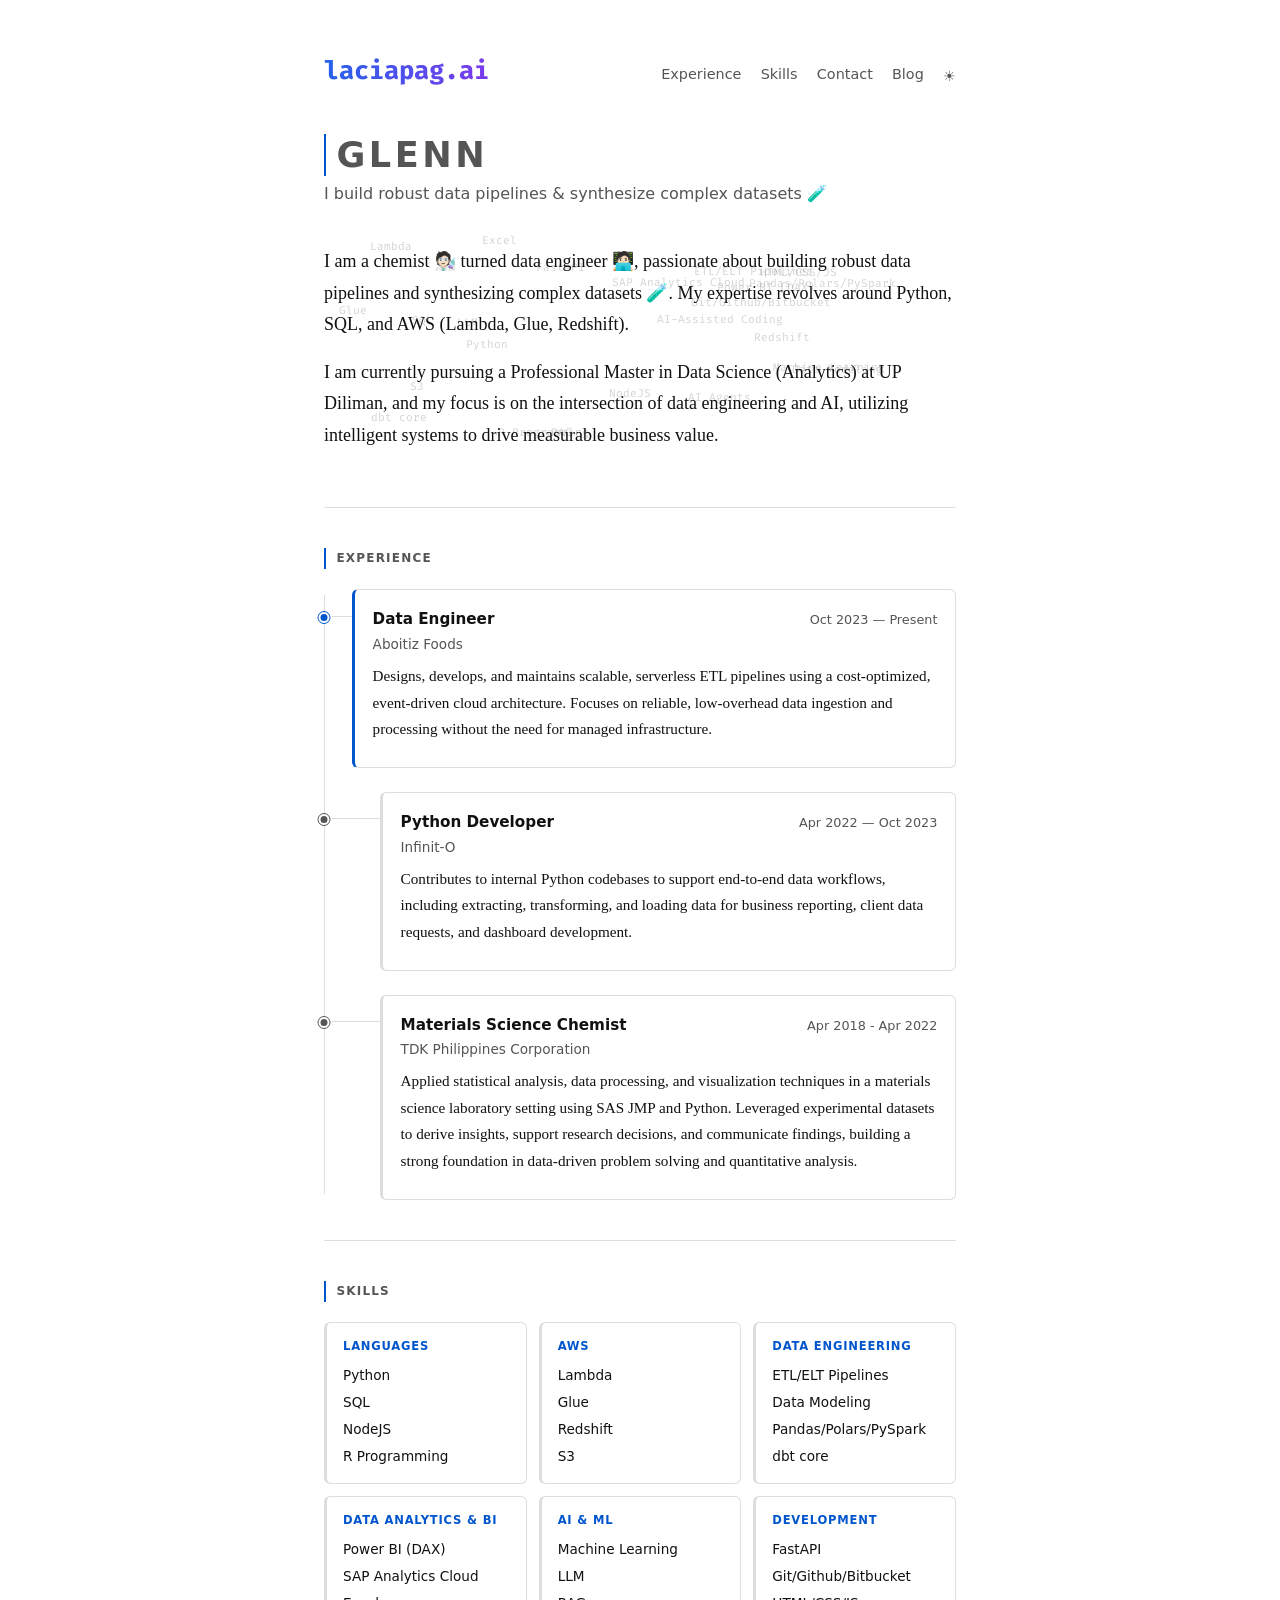
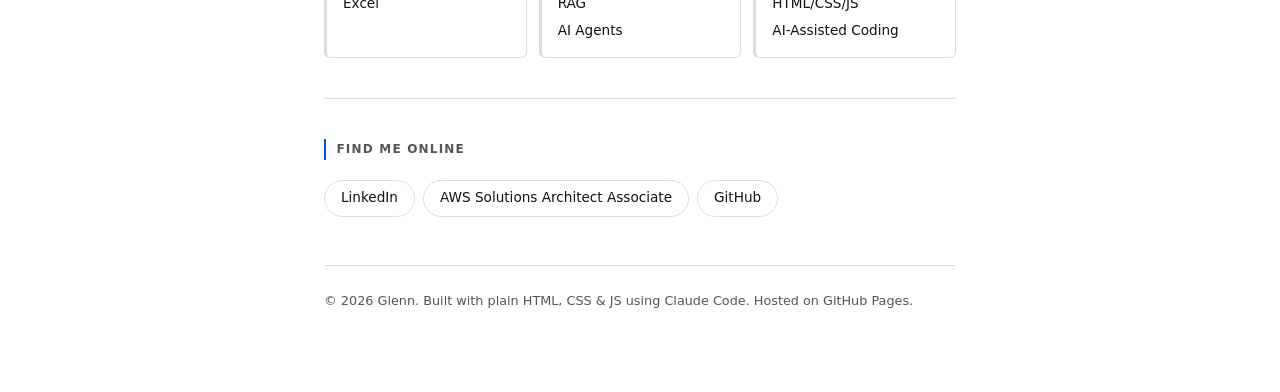
==== commit fdc1fdb6: "Add SEO meta tags, blog polish, and visual improvements - Add OpenGraph/Twitter Card meta tags, cano" ====
--- a/index.html
+++ b/index.html
@@ -3,8 +3,17 @@
 <head>
   <meta charset="UTF-8" />
   <meta name="viewport" content="width=device-width, initial-scale=1.0" />
-  <title></title>
-  <meta name="description" content="" />
+  <title>Glenn Laciapag</title>
+  <meta name="description" content="Data engineer specializing in Python, SQL, Power BI, and AWS." />
+  <meta property="og:type" content="website" />
+  <meta property="og:title" content="Glenn Laciapag" />
+  <meta property="og:description" content="Data engineer specializing in Python, SQL, Power BI, and AWS." />
+  <meta property="og:url" content="https://glaciapag.github.io/LACIAPAGAI-WEB/" />
+  <meta name="twitter:card" content="summary" />
+  <meta name="twitter:title" content="Glenn Laciapag" />
+  <meta name="twitter:description" content="Data engineer specializing in Python, SQL, Power BI, and AWS." />
+  <link rel="canonical" href="https://glaciapag.github.io/LACIAPAGAI-WEB/" />
+  <link rel="alternate" type="application/rss+xml" title="Glenn Laciapag's Blog" href="feed.xml" />
   <link rel="preconnect" href="https://fonts.googleapis.com" />
   <link href="https://fonts.googleapis.com/css2?family=Fira+Code:wght@400;600&display=swap" rel="stylesheet" />
   <link rel="stylesheet" href="css/style.css" />
@@ -12,15 +21,24 @@
 <body>
 
   <header>
-    <h1><a id="site-name" href="/"></a></h1>
+    <h1><a id="site-name" href="./"></a></h1>
     <nav class="header-nav" id="header-nav">
       <button class="theme-toggle" id="theme-toggle" aria-label="Toggle theme">☀︎</button>
     </nav>
   </header>
 
+  <!-- HERO -->
+  <section id="hero">
+    <h2 class="hero-name" id="hero-name"></h2>
+    <p class="hero-tagline" id="hero-tagline"></p>
+  </section>
+
   <!-- ABOUT -->
   <section id="about">
-    <div class="bio" id="about-paragraphs"></div>
+    <div class="about-wrap">
+      <div class="bio" id="about-paragraphs"></div>
+      <div class="floating-tags" id="floating-tags"></div>
+    </div>
   </section>
 
   <hr />
@@ -47,8 +65,6 @@
     <div id="contact-links"></div>
   </section>
 
-  <hr />
-
   <footer>
     <p id="footer-text"></p>
   </footer>
--- a/css/style.css
+++ b/css/style.css
@@ -10,6 +10,7 @@
   --link: #0055cc;
   --border: #ddd;
   --bg: #fff;
+  --bg-subtle: #f8f8f8;
   --dot: rgba(0, 0, 0, 0.1);
   --max-w: 680px;
   --font: 'Georgia', serif;
@@ -18,6 +19,7 @@
   --grad-a: #2563eb;
   --grad-b: #7c3aed;
   --glow: rgba(37, 99, 235, 0.07);
+  --shadow-hover: 0 4px 16px rgba(0, 0, 0, 0.06);
 }
 
 [data-theme="dark"] {
@@ -26,8 +28,10 @@
   --link: #6fa3ff;
   --border: #333;
   --bg: #111;
+  --bg-subtle: #1a1a1a;
   --dot: rgba(255, 255, 255, 0.07);
   --glow: rgba(111, 163, 255, 0.08);
+  --shadow-hover: 0 4px 16px rgba(0, 0, 0, 0.3);
 }
 
 @media (prefers-color-scheme: dark) {
@@ -37,8 +41,10 @@
     --link: #6fa3ff;
     --border: #333;
     --bg: #111;
+    --bg-subtle: #1a1a1a;
     --dot: rgba(255, 255, 255, 0.07);
     --glow: rgba(111, 163, 255, 0.08);
+    --shadow-hover: 0 4px 16px rgba(0, 0, 0, 0.3);
   }
 }
 
@@ -98,17 +104,13 @@
   font-family: var(--font-mono);
 }
 
-
 header h1 a:hover {
   opacity: 0.8;
 }
 
 /* MONOSPACE ACCENTS */
-section h2,
 .exp-period,
-.exp-tag,
 .blog-card-meta,
-.skill-card h4,
 .post-meta {
   font-family: var(--font-mono);
 }
@@ -127,11 +129,28 @@
 
 .header-nav a {
   color: var(--muted);
+  position: relative;
+  padding-bottom: 2px;
+}
+
+.header-nav a::after {
+  content: '';
+  position: absolute;
+  left: 0;
+  bottom: 0;
+  width: 0;
+  height: 1px;
+  background: var(--link);
+  transition: width 0.2s ease;
 }
 
 .header-nav a:hover {
   color: var(--link);
   text-decoration: none;
+}
+
+.header-nav a:hover::after {
+  width: 100%;
 }
 
 .theme-toggle {
@@ -141,10 +160,31 @@
   font-size: 0.85rem;
   color: var(--muted);
   padding: 0;
+  transition: color 0.15s;
 }
 
 .theme-toggle:hover {
   color: var(--text);
+}
+
+/* HERO */
+#hero {
+  margin-bottom: 1.5rem;
+}
+
+.hero-name {
+  font-family: var(--font-sans);
+  font-size: 2.2rem;
+  font-weight: 700;
+  line-height: 1.2;
+  margin-bottom: 0.4rem;
+}
+
+.hero-tagline {
+  font-family: var(--font-sans);
+  font-size: 1rem;
+  color: var(--muted);
+  line-height: 1.5;
 }
 
 /* SECTIONS */
@@ -160,11 +200,6 @@
   letter-spacing: 0.1em;
   color: var(--muted);
   margin-bottom: 1.25rem;
-}
-
-
-/* SECTION ACCENTS */
-section h2 {
   padding-left: 0.65rem;
   border-left: 2px solid var(--link);
 }
@@ -179,10 +214,48 @@
   margin-bottom: 0;
 }
 
+/* FLOATING TAGS */
+.about-wrap {
+  position: relative;
+  overflow: hidden;
+  padding: 1rem 0;
+}
+
+.bio {
+  position: relative;
+  z-index: 1;
+}
+
+.floating-tags {
+  position: absolute;
+  inset: 0;
+  z-index: 0;
+  pointer-events: none;
+  overflow: hidden;
+}
+
+.float-tag {
+  position: absolute;
+  font-family: var(--font-mono);
+  font-size: 0.7rem;
+  color: var(--muted);
+  opacity: 0.25;
+  white-space: nowrap;
+  animation: drift linear infinite;
+}
+
+@keyframes drift {
+  0%   { transform: translate(0, 0); }
+  25%  { transform: translate(12px, -8px); }
+  50%  { transform: translate(-6px, -16px); }
+  75%  { transform: translate(-14px, -4px); }
+  100% { transform: translate(0, 0); }
+}
+
 /* EXPERIENCE TIMELINE */
 .timeline {
   position: relative;
-  padding-left: 1.25rem;
+  padding-left: 0.5rem;
 }
 
 .timeline::before {
@@ -197,24 +270,89 @@
 
 .exp-item {
   position: relative;
-  margin-bottom: 1.75rem;
+  margin-bottom: 1.5rem;
+  opacity: 0;
+  transform: translateY(12px);
+  transition: opacity 0.6s ease, transform 0.6s ease, border-color 0.15s, box-shadow 0.15s;
+}
+
+.exp-item.visible {
+  opacity: 1;
+  transform: translateY(0);
 }
 
 .exp-item:last-child {
   margin-bottom: 0;
 }
 
+/* Dot on the vertical line */
 .exp-item::before {
   content: '';
   position: absolute;
-  left: -1.5rem;
-  top: 7px;
+  left: -0.5rem;
+  top: 1.4rem;
   width: 7px;
   height: 7px;
   border-radius: 50%;
   background: var(--muted);
   border: 2px solid var(--bg);
   outline: 1px solid var(--muted);
+  transform: translateX(-50%);
+  z-index: 1;
+}
+
+/* Horizontal line from dot to card */
+.exp-item::after {
+  content: '';
+  position: absolute;
+  top: 1.65rem;
+  height: 1px;
+  background: var(--border);
+}
+
+/* Card */
+.exp-card {
+  border: 1px solid var(--border);
+  border-left: 3px solid var(--border);
+  border-radius: 6px;
+  padding: 1rem 1.1rem;
+  transition: border-color 0.15s, box-shadow 0.15s, transform 0.15s;
+}
+
+.exp-item.visible .exp-card:hover {
+  transform: translateY(-2px);
+  border-color: var(--muted);
+  border-left-color: var(--link);
+  box-shadow: var(--shadow-hover);
+}
+
+/* Current role — full width, accent */
+.exp-item:first-child {
+  padding-left: 1.25rem;
+}
+
+.exp-item:first-child::after {
+  left: 0;
+  width: 1.25rem;
+}
+
+.exp-item:first-child::before {
+  background: var(--link);
+  outline-color: var(--link);
+}
+
+.exp-item:first-child .exp-card {
+  border-left-color: var(--link);
+}
+
+/* Previous roles — indented further */
+.exp-item ~ .exp-item {
+  padding-left: 3rem;
+}
+
+.exp-item ~ .exp-item::after {
+  left: 0;
+  width: 3rem;
 }
 
 .exp-header {
@@ -274,8 +412,24 @@
 
 .skill-card {
   border: 1px solid var(--border);
+  border-left: 3px solid var(--border);
   border-radius: 6px;
   padding: 0.85rem 1rem;
+  opacity: 0;
+  transform: translateY(12px);
+  transition: opacity 0.6s ease, transform 0.6s ease, border-color 0.15s, box-shadow 0.15s;
+}
+
+.skill-card.visible {
+  opacity: 1;
+  transform: translateY(0);
+}
+
+.skill-card.visible:hover {
+  transform: translateY(-2px);
+  border-color: var(--muted);
+  border-left-color: var(--link);
+  box-shadow: var(--shadow-hover);
 }
 
 .skill-card h4 {
@@ -284,7 +438,7 @@
   font-weight: 700;
   text-transform: uppercase;
   letter-spacing: 0.07em;
-  color: var(--muted);
+  color: var(--link);
   margin-bottom: 0.5rem;
 }
 
@@ -300,9 +454,28 @@
 }
 
 /* CONTACT */
-.contact-line {
-  font-size: 0.95rem;
-  font-family: var(--font-sans);
+#contact-links {
+  display: flex;
+  flex-wrap: wrap;
+  gap: 0.5rem;
+}
+
+.contact-pill {
+  display: inline-block;
+  font-family: var(--font-sans);
+  font-size: 0.85rem;
+  color: var(--text);
+  border: 1px solid var(--border);
+  border-radius: 999px;
+  padding: 0.35rem 1rem;
+  transition: border-color 0.15s, color 0.15s, background 0.15s;
+}
+
+.contact-pill:hover {
+  border-color: var(--link);
+  color: var(--link);
+  text-decoration: none;
+  background: var(--bg-subtle);
 }
 
 /* FOOTER */
@@ -311,6 +484,8 @@
   font-family: var(--font-sans);
   font-size: 0.8rem;
   color: var(--muted);
+  padding-top: 1.5rem;
+  border-top: 1px solid var(--border);
 }
 
 /* BLOG LIST */
@@ -322,17 +497,21 @@
 
 .blog-card {
   border: 1px solid var(--border);
+  border-left: 3px solid var(--border);
   border-radius: 6px;
   padding: 1rem 1.1rem;
   font-family: var(--font-sans);
   display: block;
   color: var(--text);
-  transition: border-color 0.15s;
+  transition: border-color 0.15s, transform 0.15s, box-shadow 0.15s;
 }
 
 .blog-card:hover {
   border-color: var(--muted);
+  border-left-color: var(--link);
   text-decoration: none;
+  transform: translateY(-2px);
+  box-shadow: var(--shadow-hover);
 }
 
 .blog-card-meta {
@@ -376,6 +555,7 @@
   color: var(--muted);
   display: inline-block;
   margin-bottom: 2rem;
+  transition: color 0.15s;
 }
 
 .post-back:hover {
@@ -434,16 +614,9 @@
 .post-body code {
   font-family: 'Courier New', monospace;
   font-size: 0.85em;
-  background: #f4f4f4;
+  background: var(--bg-subtle);
   padding: 0.1em 0.35em;
   border-radius: 3px;
-}
-
-[data-theme="dark"] .post-body code,
-@media (prefers-color-scheme: dark) {
-  :root:not([data-theme="light"]) .post-body code {
-    background: #222;
-  }
 }
 
 .post-body pre {
@@ -467,14 +640,53 @@
   color: #e8e8e8;
 }
 
+/* RESPONSIVE — Tablet */
+@media (max-width: 768px) {
+  .skills-grid {
+    grid-template-columns: repeat(auto-fill, minmax(150px, 1fr));
+  }
+
+  .hero-name {
+    font-size: 1.8rem;
+  }
+}
+
+/* RESPONSIVE — Mobile */
 @media (max-width: 480px) {
-  .skill-row {
-    grid-template-columns: 1fr;
-    gap: 0.2rem;
-  }
-
-  .blog-entry {
-    grid-template-columns: 1fr;
-    gap: 0.2rem;
-  }
-}
+  .skills-grid {
+    grid-template-columns: 1fr 1fr;
+    gap: 0.5rem;
+  }
+
+  header {
+    flex-direction: column;
+    align-items: flex-start;
+    gap: 0.5rem;
+  }
+
+  .header-nav {
+    justify-content: flex-start;
+    width: 100%;
+  }
+
+  .hero-name {
+    font-size: 1.5rem;
+  }
+
+  .hero-tagline {
+    font-size: 0.9rem;
+  }
+
+  .exp-header {
+    flex-direction: column;
+    gap: 0;
+  }
+
+  #contact-links {
+    flex-direction: column;
+  }
+
+  .contact-pill {
+    text-align: center;
+  }
+}
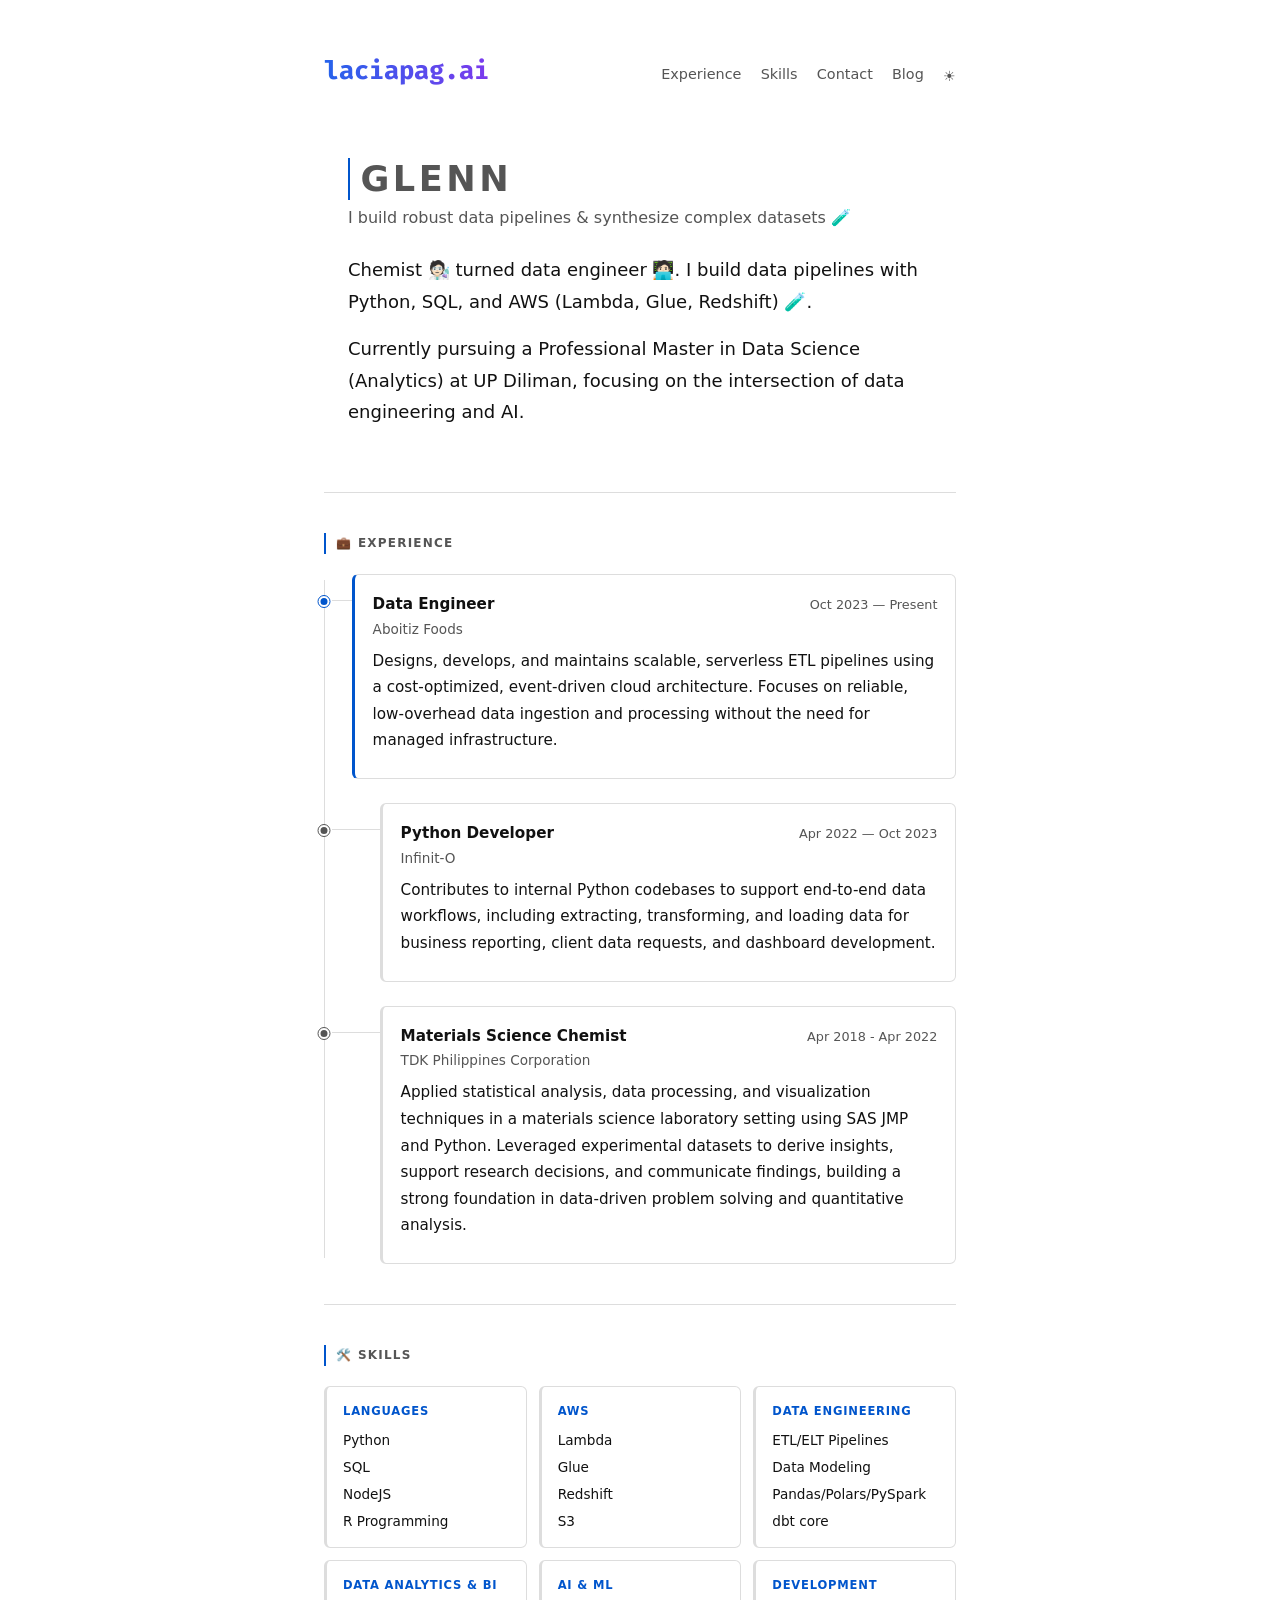
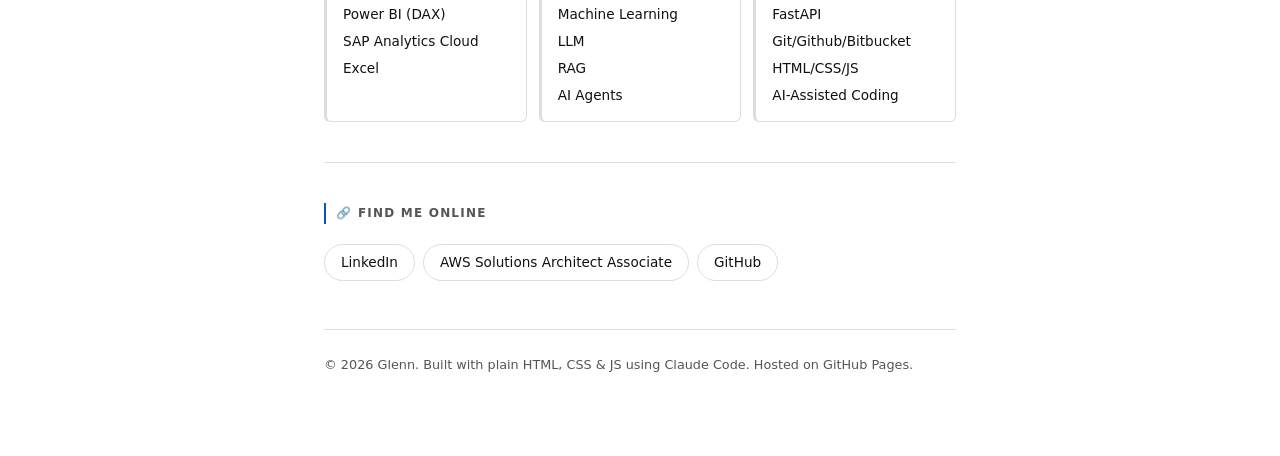
==== commit d4a98396: "Add hero video background, uniform fonts, section emojis, and tighter about text - Add background.mp" ====
--- a/index.html
+++ b/index.html
@@ -27,25 +27,25 @@
     </nav>
   </header>
 
-  <!-- HERO -->
-  <section id="hero">
-    <h2 class="hero-name" id="hero-name"></h2>
-    <p class="hero-tagline" id="hero-tagline"></p>
-  </section>
-
-  <!-- ABOUT -->
-  <section id="about">
-    <div class="about-wrap">
+  <!-- HERO + ABOUT -->
+  <div class="intro-wrap">
+    <video class="intro-video" autoplay muted loop playsinline>
+      <source src="assets/background.mp4" type="video/mp4" />
+    </video>
+    <section id="hero">
+      <h2 class="hero-name" id="hero-name"></h2>
+      <p class="hero-tagline" id="hero-tagline"></p>
+    </section>
+    <section id="about">
       <div class="bio" id="about-paragraphs"></div>
-      <div class="floating-tags" id="floating-tags"></div>
-    </div>
-  </section>
+    </section>
+  </div>
 
   <hr />
 
   <!-- EXPERIENCE -->
   <section id="experience">
-    <h2>Experience</h2>
+    <h2>💼 Experience</h2>
     <div class="timeline" id="experience-list"></div>
   </section>
 
@@ -53,7 +53,7 @@
 
   <!-- SKILLS -->
   <section id="skills">
-    <h2>Skills</h2>
+    <h2>🛠️ Skills</h2>
     <div class="skills-grid" id="skills-list"></div>
   </section>
 
@@ -61,7 +61,7 @@
 
   <!-- CONTACT -->
   <section id="contact">
-    <h2>Find me online</h2>
+    <h2>🔗 Find me online</h2>
     <div id="contact-links"></div>
   </section>
 
--- a/css/style.css
+++ b/css/style.css
@@ -13,7 +13,7 @@
   --bg-subtle: #f8f8f8;
   --dot: rgba(0, 0, 0, 0.1);
   --max-w: 680px;
-  --font: 'Georgia', serif;
+  --font: system-ui, sans-serif;
   --font-sans: system-ui, sans-serif;
   --font-mono: 'Fira Code', 'Courier New', monospace;
   --grad-a: #2563eb;
@@ -90,7 +90,7 @@
 }
 
 header h1 {
-  font-family: var(--font-sans);
+
   font-size: 1.6rem;
   font-weight: 700;
 }
@@ -108,18 +108,13 @@
   opacity: 0.8;
 }
 
-/* MONOSPACE ACCENTS */
-.exp-period,
-.blog-card-meta,
-.post-meta {
-  font-family: var(--font-mono);
-}
+/* Only the logo keeps monospace — everything else inherits system sans */
 
 .header-nav {
   display: flex;
   flex-wrap: wrap;
   gap: 0.2rem 1.2rem;
-  font-family: var(--font-sans);
+
   font-size: 0.9rem;
   color: var(--muted);
   align-items: center;
@@ -173,7 +168,7 @@
 }
 
 .hero-name {
-  font-family: var(--font-sans);
+
   font-size: 2.2rem;
   font-weight: 700;
   line-height: 1.2;
@@ -181,7 +176,7 @@
 }
 
 .hero-tagline {
-  font-family: var(--font-sans);
+
   font-size: 1rem;
   color: var(--muted);
   line-height: 1.5;
@@ -193,7 +188,7 @@
 }
 
 section h2 {
-  font-family: var(--font-sans);
+
   font-size: 0.75rem;
   font-weight: 700;
   text-transform: uppercase;
@@ -214,42 +209,38 @@
   margin-bottom: 0;
 }
 
-/* FLOATING TAGS */
-.about-wrap {
+/* INTRO (HERO + ABOUT) VIDEO BACKGROUND */
+.intro-wrap {
   position: relative;
   overflow: hidden;
-  padding: 1rem 0;
+  padding: 1.5rem;
+  border-radius: 8px;
+  margin-bottom: 1.5rem;
+}
+
+.intro-video {
+  position: absolute;
+  inset: 0;
+  width: 100%;
+  height: 100%;
+  object-fit: cover;
+  opacity: 0.15;
+  pointer-events: none;
+  z-index: 0;
+}
+
+[data-theme="dark"] .intro-video {
+  opacity: 0.1;
+}
+
+.intro-wrap #hero,
+.intro-wrap #about {
+  position: relative;
+  z-index: 1;
 }
 
 .bio {
   position: relative;
-  z-index: 1;
-}
-
-.floating-tags {
-  position: absolute;
-  inset: 0;
-  z-index: 0;
-  pointer-events: none;
-  overflow: hidden;
-}
-
-.float-tag {
-  position: absolute;
-  font-family: var(--font-mono);
-  font-size: 0.7rem;
-  color: var(--muted);
-  opacity: 0.25;
-  white-space: nowrap;
-  animation: drift linear infinite;
-}
-
-@keyframes drift {
-  0%   { transform: translate(0, 0); }
-  25%  { transform: translate(12px, -8px); }
-  50%  { transform: translate(-6px, -16px); }
-  75%  { transform: translate(-14px, -4px); }
-  100% { transform: translate(0, 0); }
 }
 
 /* EXPERIENCE TIMELINE */
@@ -365,18 +356,18 @@
 
 .exp-role {
   font-weight: bold;
-  font-family: var(--font-sans);
+
   font-size: 0.95rem;
 }
 
 .exp-period {
-  font-family: var(--font-sans);
+
   font-size: 0.8rem;
   color: var(--muted);
 }
 
 .exp-company {
-  font-family: var(--font-sans);
+
   font-size: 0.85rem;
   color: var(--muted);
   margin-bottom: 0.4rem;
@@ -395,7 +386,7 @@
 }
 
 .exp-tag {
-  font-family: var(--font-sans);
+
   font-size: 0.72rem;
   color: var(--muted);
   border: 1px solid var(--border);
@@ -433,7 +424,7 @@
 }
 
 .skill-card h4 {
-  font-family: var(--font-sans);
+
   font-size: 0.72rem;
   font-weight: 700;
   text-transform: uppercase;
@@ -445,7 +436,7 @@
 .skill-card ul {
   list-style: none;
   padding-left: 0;
-  font-family: var(--font-sans);
+
   font-size: 0.85rem;
   display: flex;
   flex-direction: column;
@@ -462,7 +453,7 @@
 
 .contact-pill {
   display: inline-block;
-  font-family: var(--font-sans);
+
   font-size: 0.85rem;
   color: var(--text);
   border: 1px solid var(--border);
@@ -481,7 +472,7 @@
 /* FOOTER */
 footer {
   margin-top: 3rem;
-  font-family: var(--font-sans);
+
   font-size: 0.8rem;
   color: var(--muted);
   padding-top: 1.5rem;
@@ -500,7 +491,7 @@
   border-left: 3px solid var(--border);
   border-radius: 6px;
   padding: 1rem 1.1rem;
-  font-family: var(--font-sans);
+
   display: block;
   color: var(--text);
   transition: border-color 0.15s, transform 0.15s, box-shadow 0.15s;
@@ -539,7 +530,7 @@
   justify-content: space-between;
   align-items: center;
   margin-top: 1.5rem;
-  font-family: var(--font-sans);
+
   font-size: 0.85rem;
   color: var(--muted);
 }
@@ -550,7 +541,7 @@
 
 /* BLOG POST */
 .post-back {
-  font-family: var(--font-sans);
+
   font-size: 0.85rem;
   color: var(--muted);
   display: inline-block;
@@ -565,21 +556,21 @@
 
 .post-title {
   font-size: 1.6rem;
-  font-family: var(--font-sans);
+
   font-weight: 700;
   margin-bottom: 0.4rem;
   line-height: 1.3;
 }
 
 .post-meta {
-  font-family: var(--font-sans);
+
   font-size: 0.8rem;
   color: var(--muted);
   margin-bottom: 2.5rem;
 }
 
 .post-body h2 {
-  font-family: var(--font-sans);
+
   font-size: 1.1rem;
   font-weight: 700;
   margin: 2rem 0 0.75rem;
@@ -589,7 +580,7 @@
 }
 
 .post-body h3 {
-  font-family: var(--font-sans);
+
   font-size: 0.95rem;
   font-weight: 700;
   margin: 1.5rem 0 0.5rem;
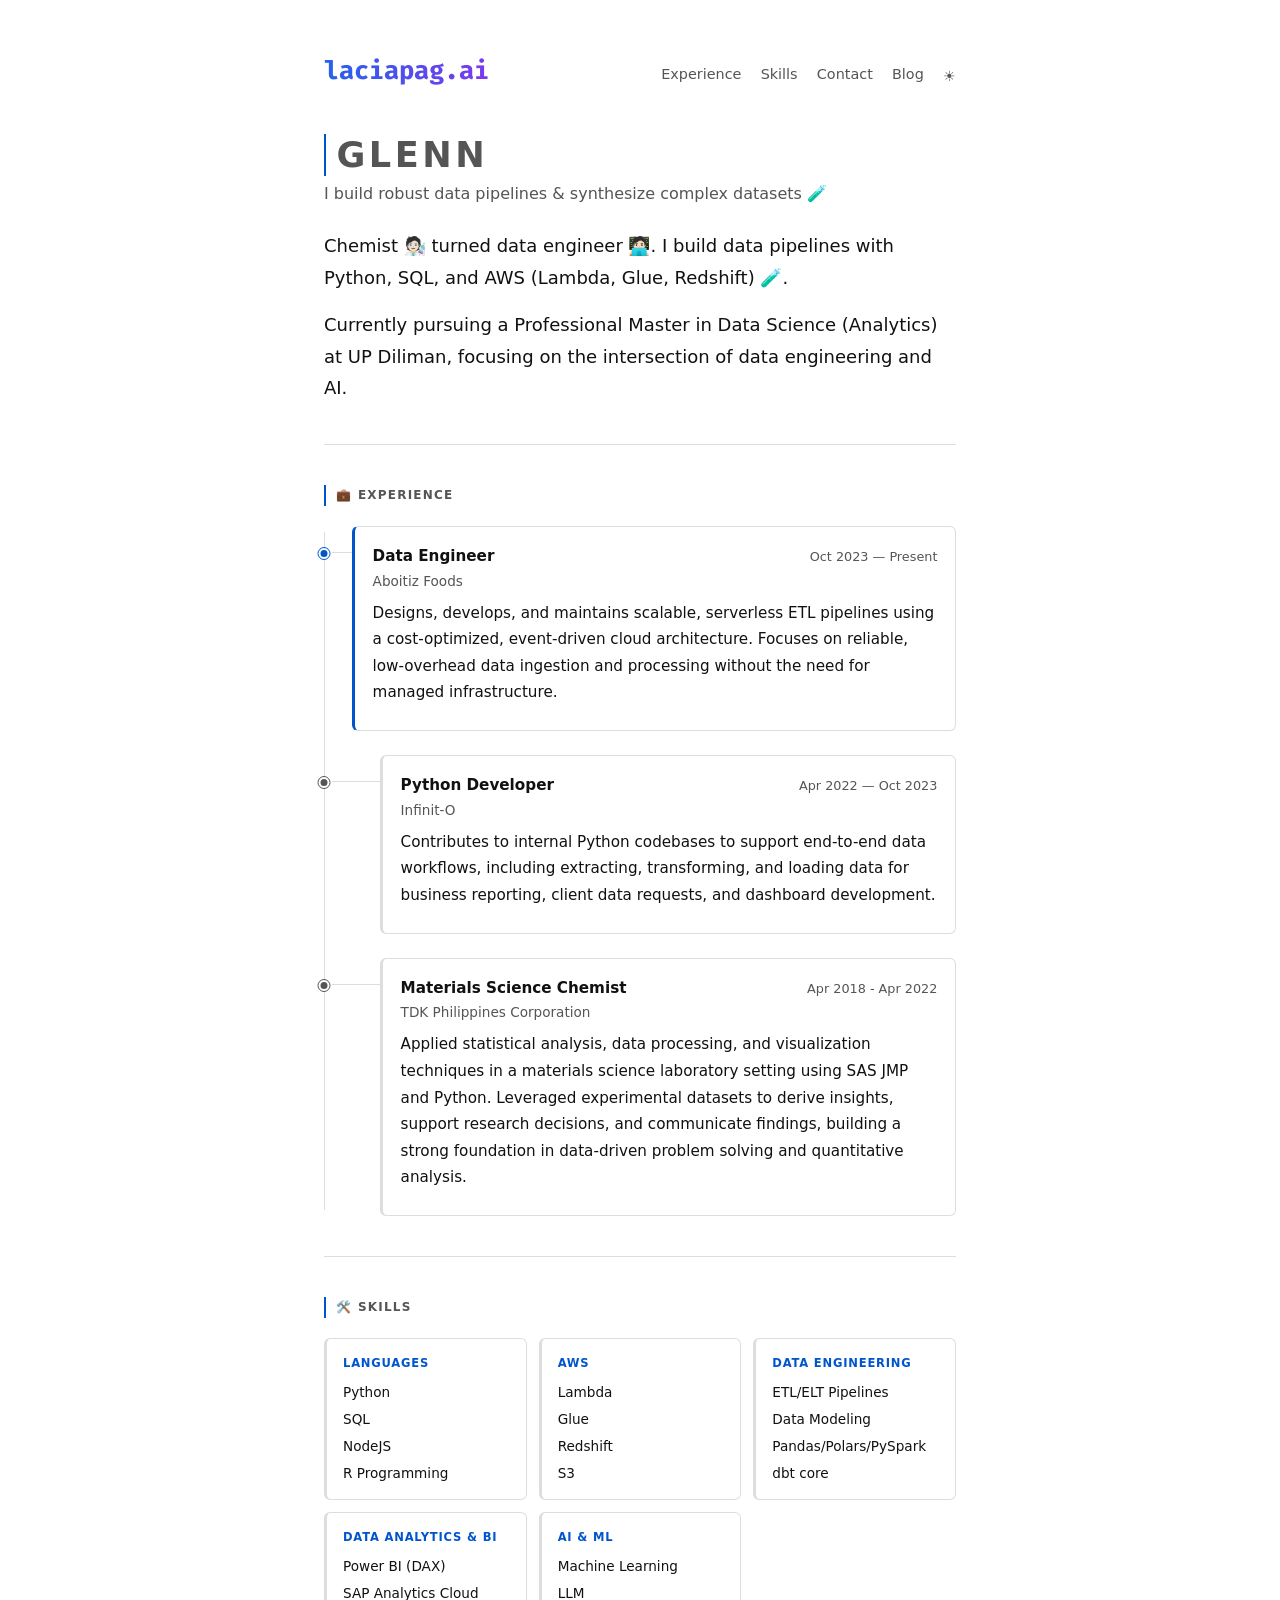
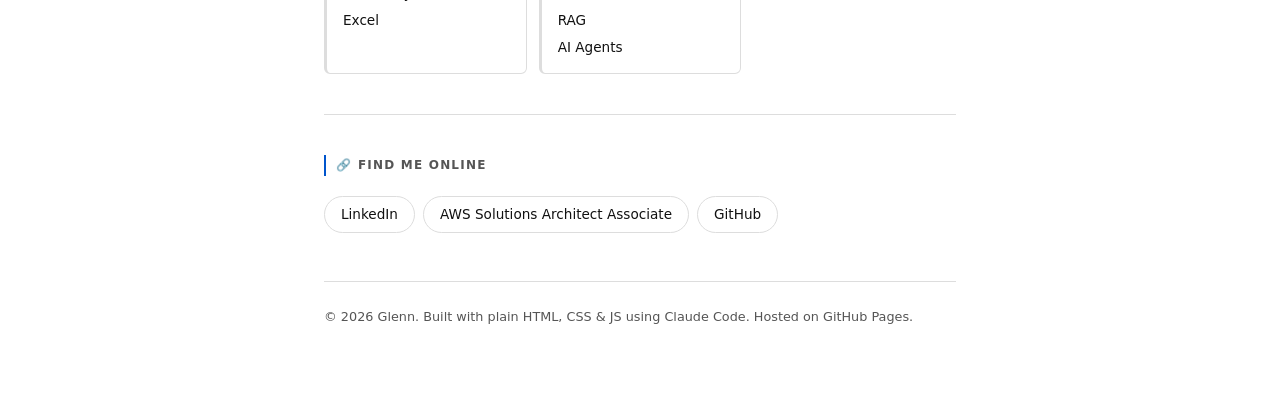
==== commit 6bfb134f: "Remove hero video background Co-Authored-By: Claude Sonnet 4.6 <noreply@anthropic.com>" ====
--- a/index.html
+++ b/index.html
@@ -28,18 +28,13 @@
   </header>
 
   <!-- HERO + ABOUT -->
-  <div class="intro-wrap">
-    <video class="intro-video" autoplay muted loop playsinline>
-      <source src="assets/background.mp4" type="video/mp4" />
-    </video>
-    <section id="hero">
-      <h2 class="hero-name" id="hero-name"></h2>
-      <p class="hero-tagline" id="hero-tagline"></p>
-    </section>
-    <section id="about">
-      <div class="bio" id="about-paragraphs"></div>
-    </section>
-  </div>
+  <section id="hero">
+    <h2 class="hero-name" id="hero-name"></h2>
+    <p class="hero-tagline" id="hero-tagline"></p>
+  </section>
+  <section id="about">
+    <div class="bio" id="about-paragraphs"></div>
+  </section>
 
   <hr />
 
--- a/css/style.css
+++ b/css/style.css
@@ -209,36 +209,6 @@
   margin-bottom: 0;
 }
 
-/* INTRO (HERO + ABOUT) VIDEO BACKGROUND */
-.intro-wrap {
-  position: relative;
-  overflow: hidden;
-  padding: 1.5rem;
-  border-radius: 8px;
-  margin-bottom: 1.5rem;
-}
-
-.intro-video {
-  position: absolute;
-  inset: 0;
-  width: 100%;
-  height: 100%;
-  object-fit: cover;
-  opacity: 0.15;
-  pointer-events: none;
-  z-index: 0;
-}
-
-[data-theme="dark"] .intro-video {
-  opacity: 0.1;
-}
-
-.intro-wrap #hero,
-.intro-wrap #about {
-  position: relative;
-  z-index: 1;
-}
-
 .bio {
   position: relative;
 }
